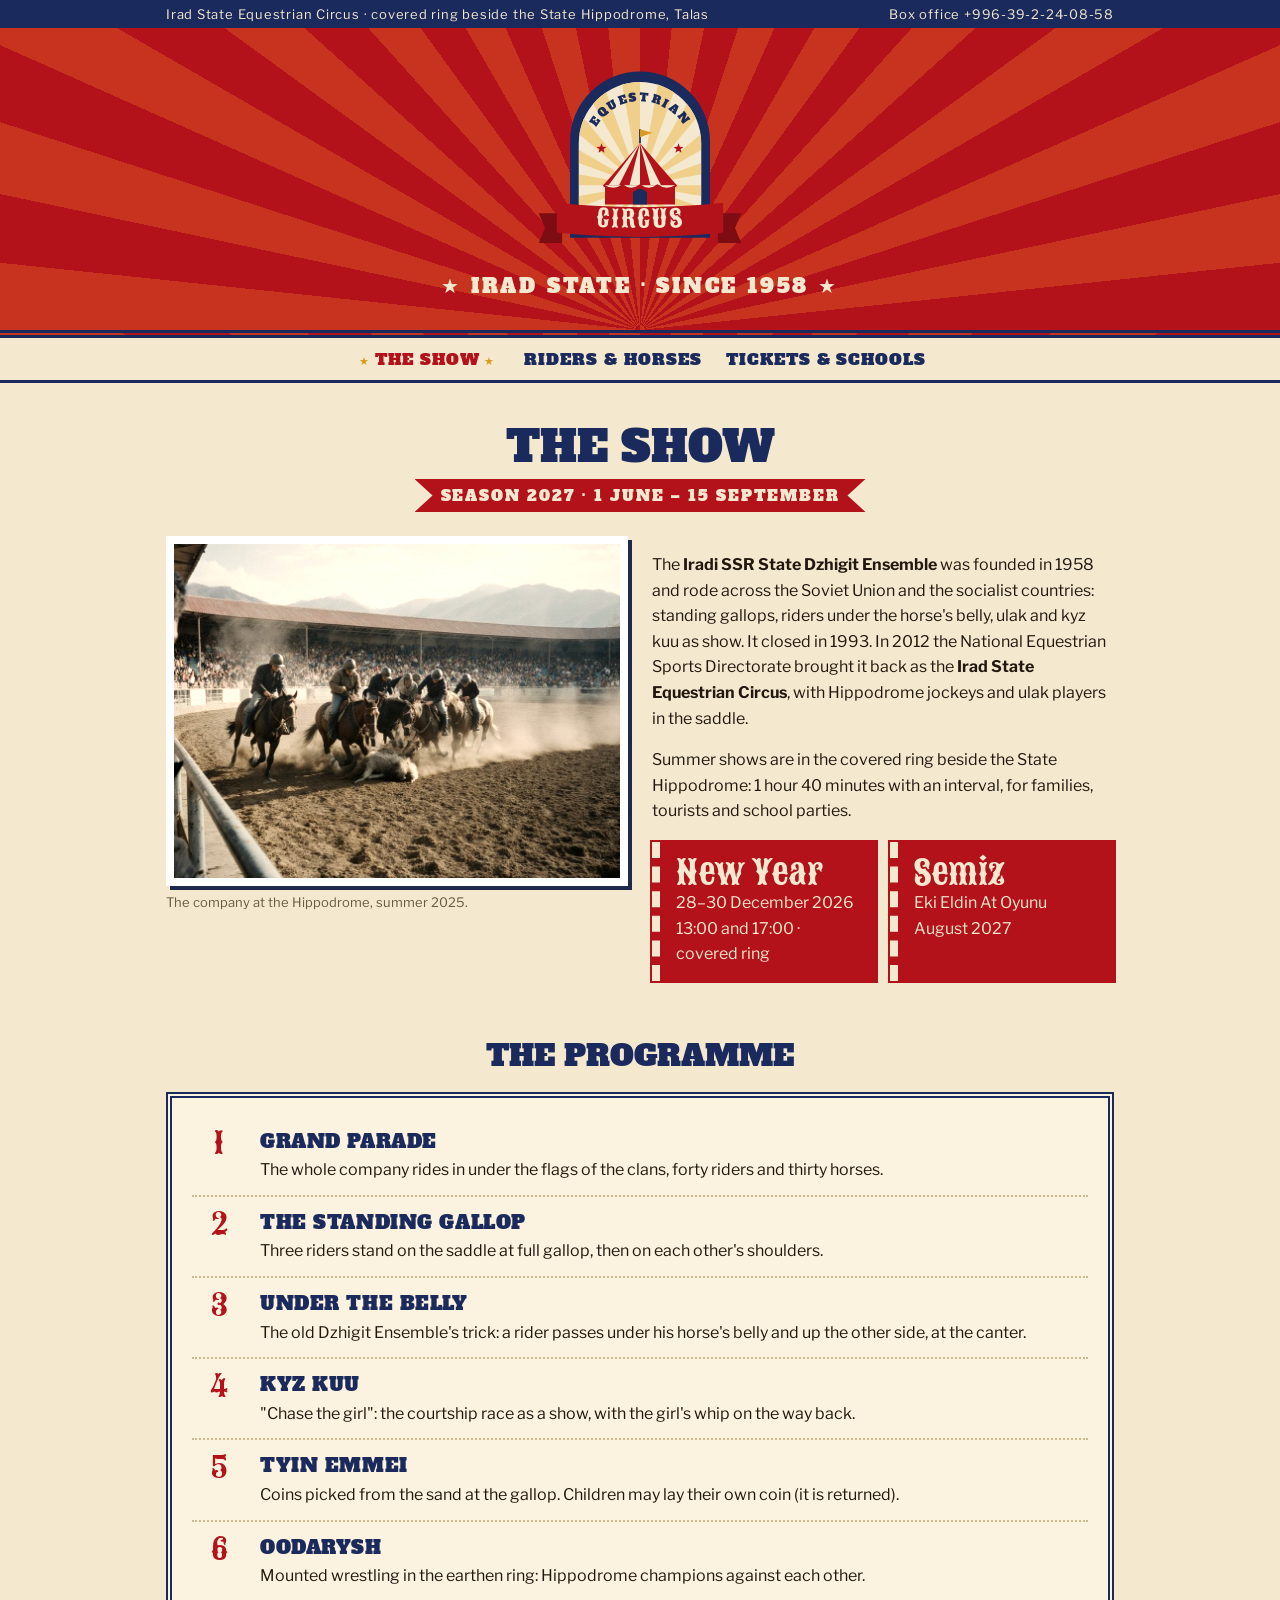
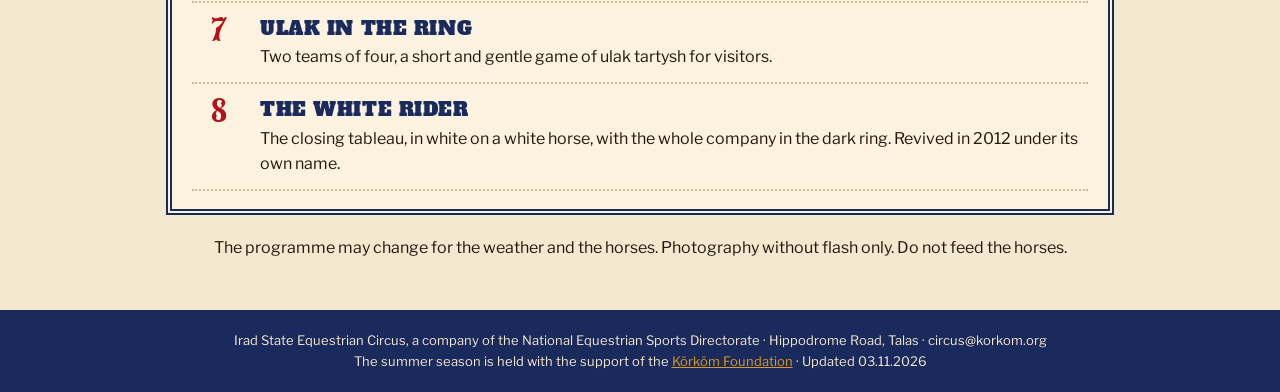
==== index.html @ f75b6ca3 "Initial mirror import" ====
<!DOCTYPE html>
<html lang="en">
<head>
<meta charset="utf-8">
<meta name="viewport" content="width=device-width, initial-scale=1">
<title>Irad State Equestrian Circus</title>
<meta name="description" content="The Irad State Equestrian Circus, Talas: trick riding, kyz kuu, oodarysh and the White Rider tableau. Season 1 June - 15 September.">
<link rel="canonical" href="https://circus.korkom.org/">
<meta property="og:type" content="website">
<meta property="og:title" content="Irad State Equestrian Circus">
<meta property="og:description" content="The Irad State Equestrian Circus, Talas: trick riding, kyz kuu, oodarysh and the White Rider tableau. Season 1 June - 15 September.">
<meta property="og:url" content="https://circus.korkom.org/">
<meta property="og:image" content="https://circus.korkom.org/img/og-image.jpg">
<meta name="twitter:card" content="summary_large_image">
<link rel="icon" href="favicon.svg" type="image/svg+xml">
<link rel="preconnect" href="https://fonts.googleapis.com">
<link href="https://fonts.googleapis.com/css2?family=Sancreek&family=Alfa+Slab+One&family=Libre+Franklin:wght@400;600&display=swap" rel="stylesheet">
<link rel="stylesheet" href="css/site.css">
</head>
<body>
<div class="top"><div class="w"><span>Irad State Equestrian Circus · covered ring beside the State Hippodrome, Talas</span><span>Box office +996-39-2-24-08-58</span></div></div>
<div class="sun"><a class="mk" href="index.html"><svg xmlns="http://www.w3.org/2000/svg" viewBox="0 0 240 240" width="210" height="210" role="img" aria-label="Irad State Equestrian Circus"><path d="M40 210 L40 100 A80 80 0 0 1 200 100 L200 210 Z" fill="#1b2a5c"/><path d="M50 202 L50 102 A70 70 0 0 1 190 102 L190 202 Z" fill="#f4e9cf"/><clipPath id="cbc"><path d="M50 202 L50 102 A70 70 0 0 1 190 102 L190 202 Z"/></clipPath><g clip-path="url(#cbc)"><polygon points="120,150 280.00,150.00 277.57,177.78" fill="#f0cf8a"/><polygon points="120,150 270.35,204.72 258.56,230.00" fill="#f0cf8a"/><polygon points="120,150 242.57,252.85 222.85,272.57" fill="#f0cf8a"/><polygon points="120,150 200.00,288.56 174.72,300.35" fill="#f0cf8a"/><polygon points="120,150 147.78,307.57 120.00,310.00" fill="#f0cf8a"/><polygon points="120,150 92.22,307.57 65.28,300.35" fill="#f0cf8a"/><polygon points="120,150 40.00,288.56 17.15,272.57" fill="#f0cf8a"/><polygon points="120,150 -2.57,252.85 -18.56,230.00" fill="#f0cf8a"/><polygon points="120,150 -30.35,204.72 -37.57,177.78" fill="#f0cf8a"/><polygon points="120,150 -40.00,150.00 -37.57,122.22" fill="#f0cf8a"/><polygon points="120,150 -30.35,95.28 -18.56,70.00" fill="#f0cf8a"/><polygon points="120,150 -2.57,47.15 17.15,27.43" fill="#f0cf8a"/><polygon points="120,150 40.00,11.44 65.28,-0.35" fill="#f0cf8a"/><polygon points="120,150 92.22,-7.57 120.00,-10.00" fill="#f0cf8a"/><polygon points="120,150 147.78,-7.57 174.72,-0.35" fill="#f0cf8a"/><polygon points="120,150 200.00,11.44 222.85,27.43" fill="#f0cf8a"/><polygon points="120,150 242.57,47.15 258.56,70.00" fill="#f0cf8a"/><polygon points="120,150 270.35,95.28 277.57,122.22" fill="#f0cf8a"/></g><path d="M78 150 L120 102 L162 150 Z" fill="#b3121b"/><path d="M120 102 L84 150 L96 150 Z" fill="#f4e9cf"/><path d="M120 102 L108 150 L120 150 Z" fill="#f4e9cf"/><path d="M120 102 L132 150 L144 150 Z" fill="#f4e9cf"/><rect x="80" y="150" width="80" height="22" fill="#b3121b"/><path d="M112 172 L112 158 Q120 150 128 158 L128 172 Z" fill="#1b2a5c"/><path d="M78 150 Q90 158 100 150 Q110 158 120 150 Q130 158 140 150 Q150 158 162 150" fill="#f4e9cf" stroke="#b3121b" stroke-width="2"/><line x1="120" y1="102" x2="120" y2="86" stroke="#1b2a5c" stroke-width="2"/><path d="M120 86 L134 90 L120 95 Z" fill="#d99a1e"/><polygon points="76.00,102.00 77.48,105.96 81.71,106.15 78.40,108.78 79.53,112.85 76.00,110.52 72.47,112.85 73.60,108.78 70.29,106.15 74.52,105.96" fill="#b3121b"/><polygon points="164.00,102.00 165.48,105.96 169.71,106.15 166.40,108.78 167.53,112.85 164.00,110.52 160.47,112.85 161.60,108.78 158.29,106.15 162.52,105.96" fill="#b3121b"/><path id="cba" d="M62 112 A58 58 0 0 1 178 112" fill="none"/><text font-family="Alfa Slab One,Georgia,serif" font-size="13" fill="#1b2a5c" letter-spacing="2.5"><textPath href="#cba" startOffset="50%" text-anchor="middle">EQUESTRIAN</textPath></text><path d="M4.300000000000001 181.9 L31 181.9 L31 215.9 L4.300000000000001 215.9 L11.415 198.9 Z" fill="#7d0c13"/><path d="M235.7 181.9 L209 181.9 L209 215.9 L235.7 215.9 L228.585 198.9 Z" fill="#7d0c13"/><path d="M25 170 Q120 180 215 170 L215 204 Q120 214 25 204 Z" fill="#b3121b"/><path id="cbr" d="M25 193.12 Q120 203.12 215 193.12" fill="none"/><text font-family="Sancreek,Georgia,serif" font-size="28" fill="#f4e9cf" letter-spacing="1.5"><textPath href="#cbr" startOffset="50%" text-anchor="middle">CIRCUS</textPath></text></svg></a><div class="t">Irad State Equestrian Circus</div><div class="s">★ Irad State · since 1958 ★</div></div>
<nav class="m"><a href="index.html" class="on">The Show</a><a href="riders.html">Riders &amp; Horses</a><a href="tickets.html">Tickets &amp; Schools</a></nav>
<main class="w"><h1>The Show</h1><span class="rib">Season 2027 · 1 June – 15 September</span>
<div class="two"><div><img class="photo" src="img/ring.jpg" alt="Riders in the Hippodrome ring"><div class="cap">The company at the Hippodrome, summer 2025.</div></div>
<div><p>The <b>Iradi SSR State Dzhigit Ensemble</b> was founded in 1958 and rode across the Soviet Union and the socialist countries: standing gallops, riders under the horse's belly, ulak and kyz kuu as show. It closed in 1993. In 2012 the National Equestrian Sports Directorate brought it back as the <b>Irad State Equestrian Circus</b>, with Hippodrome jockeys and ulak players in the saddle.</p>
<p>Summer shows are in the covered ring beside the State Hippodrome: 1 hour 40 minutes with an interval, for families, tourists and school parties.</p>
<div class="stub"><div><b>New Year</b>28–30 December 2026<br>13:00 and 17:00 · covered ring</div><div><b>Semiz</b>Eki Eldin At Oyunu<br>August 2027</div></div></div></div>
<h2>The Programme</h2><div class="bill"><ul class="acts"><li><div><b>Grand Parade</b><p>The whole company rides in under the flags of the clans, forty riders and thirty horses.</p></div></li><li><div><b>The Standing Gallop</b><p>Three riders stand on the saddle at full gallop, then on each other&#x27;s shoulders.</p></div></li><li><div><b>Under the Belly</b><p>The old Dzhigit Ensemble&#x27;s trick: a rider passes under his horse&#x27;s belly and up the other side, at the canter.</p></div></li><li><div><b>Kyz Kuu</b><p>&quot;Chase the girl&quot;: the courtship race as a show, with the girl&#x27;s whip on the way back.</p></div></li><li><div><b>Tyin Emmei</b><p>Coins picked from the sand at the gallop. Children may lay their own coin (it is returned).</p></div></li><li><div><b>Oodarysh</b><p>Mounted wrestling in the earthen ring: Hippodrome champions against each other.</p></div></li><li><div><b>Ulak in the Ring</b><p>Two teams of four, a short and gentle game of ulak tartysh for visitors.</p></div></li><li><div><b>The White Rider</b><p>The closing tableau, in white on a white horse, with the whole company in the dark ring. Revived in 2012 under its own name.</p></div></li></ul></div>
<p style="text-align:center">The programme may change for the weather and the horses. Photography without flash only. Do not feed the horses.</p></main>
<footer><div class="w">Irad State Equestrian Circus, a company of the National Equestrian Sports Directorate · Hippodrome Road, Talas · circus@korkom.org<br>
The summer season is held with the support of the <a href="https://korkom.org/">Körköm Foundation</a> · Updated 03.11.2026</div></footer>
<script></script>
</body>
</html>
---- css/site.css ----
:root{--paper:#f4e9cf;--red:#b3121b;--navy:#1b2a5c;--gold:#d99a1e;--ink:#22180f;
--wood:'Sancreek',Georgia,serif;--slab:'Alfa Slab One',Georgia,serif;--body:'Libre Franklin',Arial,sans-serif}
*{box-sizing:border-box}
body{margin:0;background:var(--paper);color:var(--ink);font:16px/1.6 var(--body)}
a{color:var(--red)}
a:focus-visible,button:focus-visible,input:focus-visible,select:focus-visible{outline:3px solid var(--gold);outline-offset:2px}
.w{max-width:980px;margin:0 auto;padding-left:max(16px,env(safe-area-inset-left,0px));padding-right:max(16px,env(safe-area-inset-right,0px))}
.top{background:var(--navy);color:var(--paper);font:13px var(--body);letter-spacing:.06em}
.top .w{display:flex;justify-content:space-between;gap:10px;flex-wrap:wrap;padding-block:6px}
.top a{color:var(--paper)}
.sun{background:repeating-conic-gradient(from 0deg at 50% 100%,var(--red) 0 6deg,#c8331f 6deg 12deg);color:var(--paper);text-align:center;padding:26px 0 30px;border-bottom:8px double var(--navy)}
.sun .mk{display:inline-block;line-height:0;margin-bottom:-18px}
.sun .t{position:absolute;width:1px;height:1px;overflow:hidden;clip:rect(0 0 0 0)}
.sun .s{font:400 clamp(14px,2.4vw,20px) var(--slab);letter-spacing:.14em;text-transform:uppercase}
nav.m{background:var(--paper);border-bottom:3px solid var(--navy);display:flex;flex-wrap:wrap;justify-content:center;gap:6px 0;padding:10px 8px}
nav.m a{font:400 16px var(--slab);color:var(--navy);text-decoration:none;margin:0 12px;text-transform:uppercase;letter-spacing:.06em;white-space:nowrap}
nav.m a.on{color:var(--red)}
nav.m a.on::before,nav.m a.on::after{content:"★";font-size:11px;margin:0 5px;color:var(--gold)}
h1,h2{font:400 clamp(28px,5vw,44px)/1.1 var(--slab);color:var(--navy);text-align:center;margin:40px 0 8px;text-transform:uppercase}
h2{font-size:clamp(22px,3.6vw,30px)}
.rib{display:block;width:max-content;max-width:100%;margin:0 auto 24px;background:var(--red);color:var(--paper);font:400 15px var(--slab);letter-spacing:.12em;text-transform:uppercase;padding:6px 26px;clip-path:polygon(0 0,100% 0,96% 50%,100% 100%,0 100%,4% 50%)}
.bill{border:6px double var(--navy);background:#fbf3df;padding:18px 20px;margin:20px 0}
.acts{list-style:none;padding:0;margin:0;counter-reset:a}
.acts li{display:grid;grid-template-columns:54px minmax(0,1fr);gap:14px;padding:12px 0;border-bottom:2px dotted #c9b98f}
.acts li::before{counter-increment:a;content:counter(a);font:400 30px/1 var(--wood);color:var(--red);text-align:center}
.acts b{font:400 19px var(--slab);color:var(--navy);text-transform:uppercase;letter-spacing:.03em}
.acts p{margin:2px 0 0}
.two{display:grid;grid-template-columns:repeat(auto-fit,minmax(280px,1fr));gap:24px}
.photo{border:8px solid #fff;box-shadow:4px 4px 0 var(--navy);width:100%;display:block;filter:sepia(.25) contrast(1.05)}
.cap{font-size:13px;color:#6a5a40;margin-top:6px}
.stub{display:grid;grid-template-columns:repeat(auto-fit,minmax(200px,1fr));gap:14px;margin:18px 0}
.stub div{background:var(--red);color:var(--paper);padding:14px 16px;border-left:8px dashed var(--paper);outline:2px solid var(--red)}
.stub b{display:block;font:400 34px/1 var(--wood)}
.horses{display:grid;grid-template-columns:repeat(auto-fit,minmax(210px,1fr));gap:20px}
.horses div{background:#fbf3df;border:3px solid var(--navy);padding:14px}
.horses b{font:400 22px var(--wood);color:var(--red)}
.horses small{display:block;font:400 12px var(--slab);letter-spacing:.1em;color:var(--navy);text-transform:uppercase}
form.f{display:grid;gap:12px;max-width:520px;margin:0 auto}
form.f label{display:grid;gap:3px;font:400 14px var(--slab);color:var(--navy);text-transform:uppercase;letter-spacing:.05em}
form.f input,form.f select,form.f textarea{font:15px var(--body);padding:8px;border:2px solid var(--navy);background:#fffaf0;color:var(--ink)}
.btn{font:400 18px var(--slab);background:var(--red);color:var(--paper);border:0;padding:10px 24px;cursor:pointer;text-transform:uppercase;letter-spacing:.08em;box-shadow:4px 4px 0 var(--navy)}
.ok{text-align:center;font:400 18px var(--slab);color:var(--red)}
.scroll{overflow-x:auto}
table.p{border-collapse:collapse;width:100%;font-variant-numeric:tabular-nums}
table.p td,table.p th{border:2px solid var(--navy);padding:8px 10px;text-align:left}
table.p th{background:var(--navy);color:var(--paper);font:400 14px var(--slab);text-transform:uppercase;letter-spacing:.06em}
footer{margin-top:50px;background:var(--navy);color:var(--paper);font-size:13px;padding-block:20px calc(20px + env(safe-area-inset-bottom,0px));text-align:center}
footer a{color:var(--gold)}
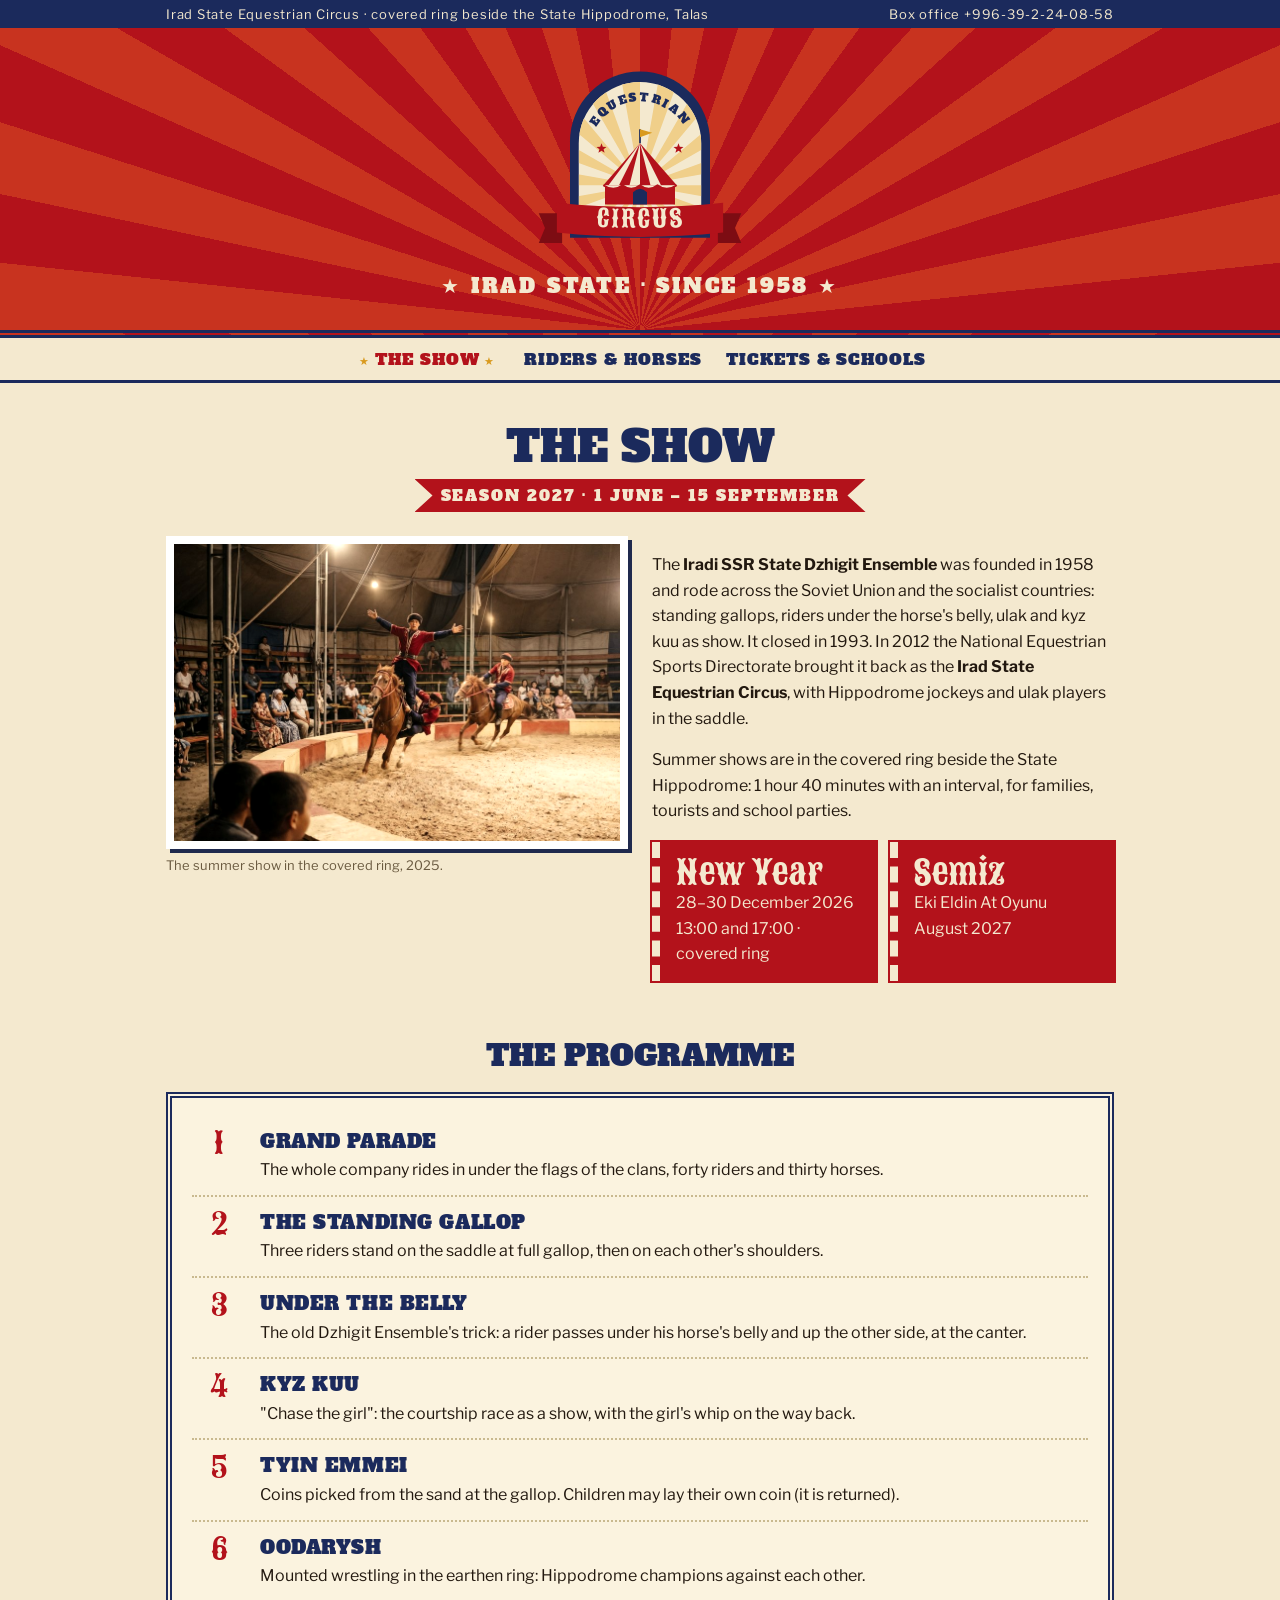
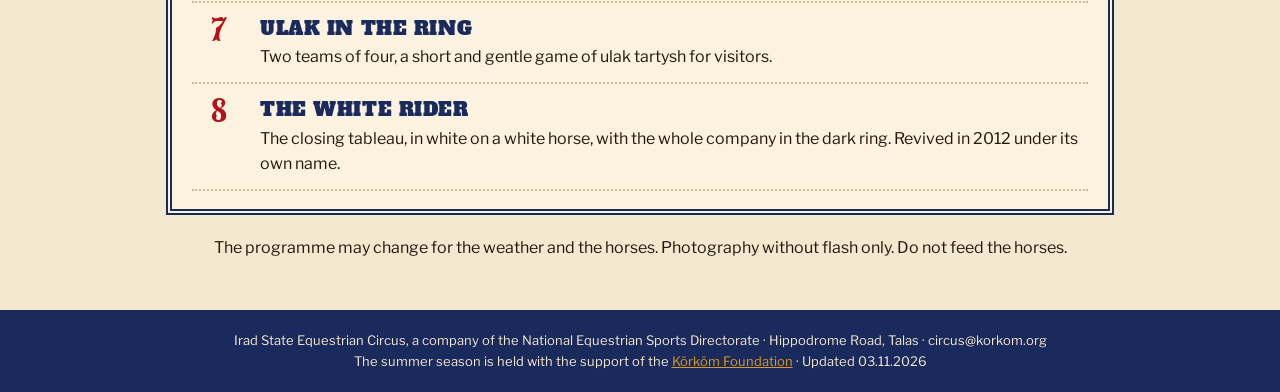
==== commit 4259a49c: "Add photos" ====
--- a/index.html
+++ b/index.html
@@ -22,7 +22,7 @@
 <div class="sun"><a class="mk" href="index.html"><svg xmlns="http://www.w3.org/2000/svg" viewBox="0 0 240 240" width="210" height="210" role="img" aria-label="Irad State Equestrian Circus"><path d="M40 210 L40 100 A80 80 0 0 1 200 100 L200 210 Z" fill="#1b2a5c"/><path d="M50 202 L50 102 A70 70 0 0 1 190 102 L190 202 Z" fill="#f4e9cf"/><clipPath id="cbc"><path d="M50 202 L50 102 A70 70 0 0 1 190 102 L190 202 Z"/></clipPath><g clip-path="url(#cbc)"><polygon points="120,150 280.00,150.00 277.57,177.78" fill="#f0cf8a"/><polygon points="120,150 270.35,204.72 258.56,230.00" fill="#f0cf8a"/><polygon points="120,150 242.57,252.85 222.85,272.57" fill="#f0cf8a"/><polygon points="120,150 200.00,288.56 174.72,300.35" fill="#f0cf8a"/><polygon points="120,150 147.78,307.57 120.00,310.00" fill="#f0cf8a"/><polygon points="120,150 92.22,307.57 65.28,300.35" fill="#f0cf8a"/><polygon points="120,150 40.00,288.56 17.15,272.57" fill="#f0cf8a"/><polygon points="120,150 -2.57,252.85 -18.56,230.00" fill="#f0cf8a"/><polygon points="120,150 -30.35,204.72 -37.57,177.78" fill="#f0cf8a"/><polygon points="120,150 -40.00,150.00 -37.57,122.22" fill="#f0cf8a"/><polygon points="120,150 -30.35,95.28 -18.56,70.00" fill="#f0cf8a"/><polygon points="120,150 -2.57,47.15 17.15,27.43" fill="#f0cf8a"/><polygon points="120,150 40.00,11.44 65.28,-0.35" fill="#f0cf8a"/><polygon points="120,150 92.22,-7.57 120.00,-10.00" fill="#f0cf8a"/><polygon points="120,150 147.78,-7.57 174.72,-0.35" fill="#f0cf8a"/><polygon points="120,150 200.00,11.44 222.85,27.43" fill="#f0cf8a"/><polygon points="120,150 242.57,47.15 258.56,70.00" fill="#f0cf8a"/><polygon points="120,150 270.35,95.28 277.57,122.22" fill="#f0cf8a"/></g><path d="M78 150 L120 102 L162 150 Z" fill="#b3121b"/><path d="M120 102 L84 150 L96 150 Z" fill="#f4e9cf"/><path d="M120 102 L108 150 L120 150 Z" fill="#f4e9cf"/><path d="M120 102 L132 150 L144 150 Z" fill="#f4e9cf"/><rect x="80" y="150" width="80" height="22" fill="#b3121b"/><path d="M112 172 L112 158 Q120 150 128 158 L128 172 Z" fill="#1b2a5c"/><path d="M78 150 Q90 158 100 150 Q110 158 120 150 Q130 158 140 150 Q150 158 162 150" fill="#f4e9cf" stroke="#b3121b" stroke-width="2"/><line x1="120" y1="102" x2="120" y2="86" stroke="#1b2a5c" stroke-width="2"/><path d="M120 86 L134 90 L120 95 Z" fill="#d99a1e"/><polygon points="76.00,102.00 77.48,105.96 81.71,106.15 78.40,108.78 79.53,112.85 76.00,110.52 72.47,112.85 73.60,108.78 70.29,106.15 74.52,105.96" fill="#b3121b"/><polygon points="164.00,102.00 165.48,105.96 169.71,106.15 166.40,108.78 167.53,112.85 164.00,110.52 160.47,112.85 161.60,108.78 158.29,106.15 162.52,105.96" fill="#b3121b"/><path id="cba" d="M62 112 A58 58 0 0 1 178 112" fill="none"/><text font-family="Alfa Slab One,Georgia,serif" font-size="13" fill="#1b2a5c" letter-spacing="2.5"><textPath href="#cba" startOffset="50%" text-anchor="middle">EQUESTRIAN</textPath></text><path d="M4.300000000000001 181.9 L31 181.9 L31 215.9 L4.300000000000001 215.9 L11.415 198.9 Z" fill="#7d0c13"/><path d="M235.7 181.9 L209 181.9 L209 215.9 L235.7 215.9 L228.585 198.9 Z" fill="#7d0c13"/><path d="M25 170 Q120 180 215 170 L215 204 Q120 214 25 204 Z" fill="#b3121b"/><path id="cbr" d="M25 193.12 Q120 203.12 215 193.12" fill="none"/><text font-family="Sancreek,Georgia,serif" font-size="28" fill="#f4e9cf" letter-spacing="1.5"><textPath href="#cbr" startOffset="50%" text-anchor="middle">CIRCUS</textPath></text></svg></a><div class="t">Irad State Equestrian Circus</div><div class="s">★ Irad State · since 1958 ★</div></div>
 <nav class="m"><a href="index.html" class="on">The Show</a><a href="riders.html">Riders &amp; Horses</a><a href="tickets.html">Tickets &amp; Schools</a></nav>
 <main class="w"><h1>The Show</h1><span class="rib">Season 2027 · 1 June – 15 September</span>
-<div class="two"><div><img class="photo" src="img/ring.jpg" alt="Riders in the Hippodrome ring"><div class="cap">The company at the Hippodrome, summer 2025.</div></div>
+<div class="two"><div><img class="photo" src="img/show.jpg" alt="Dzhigit riders standing on their saddles in the ring"><div class="cap">The summer show in the covered ring, 2025.</div></div>
 <div><p>The <b>Iradi SSR State Dzhigit Ensemble</b> was founded in 1958 and rode across the Soviet Union and the socialist countries: standing gallops, riders under the horse's belly, ulak and kyz kuu as show. It closed in 1993. In 2012 the National Equestrian Sports Directorate brought it back as the <b>Irad State Equestrian Circus</b>, with Hippodrome jockeys and ulak players in the saddle.</p>
 <p>Summer shows are in the covered ring beside the State Hippodrome: 1 hour 40 minutes with an interval, for families, tourists and school parties.</p>
 <div class="stub"><div><b>New Year</b>28–30 December 2026<br>13:00 and 17:00 · covered ring</div><div><b>Semiz</b>Eki Eldin At Oyunu<br>August 2027</div></div></div></div>
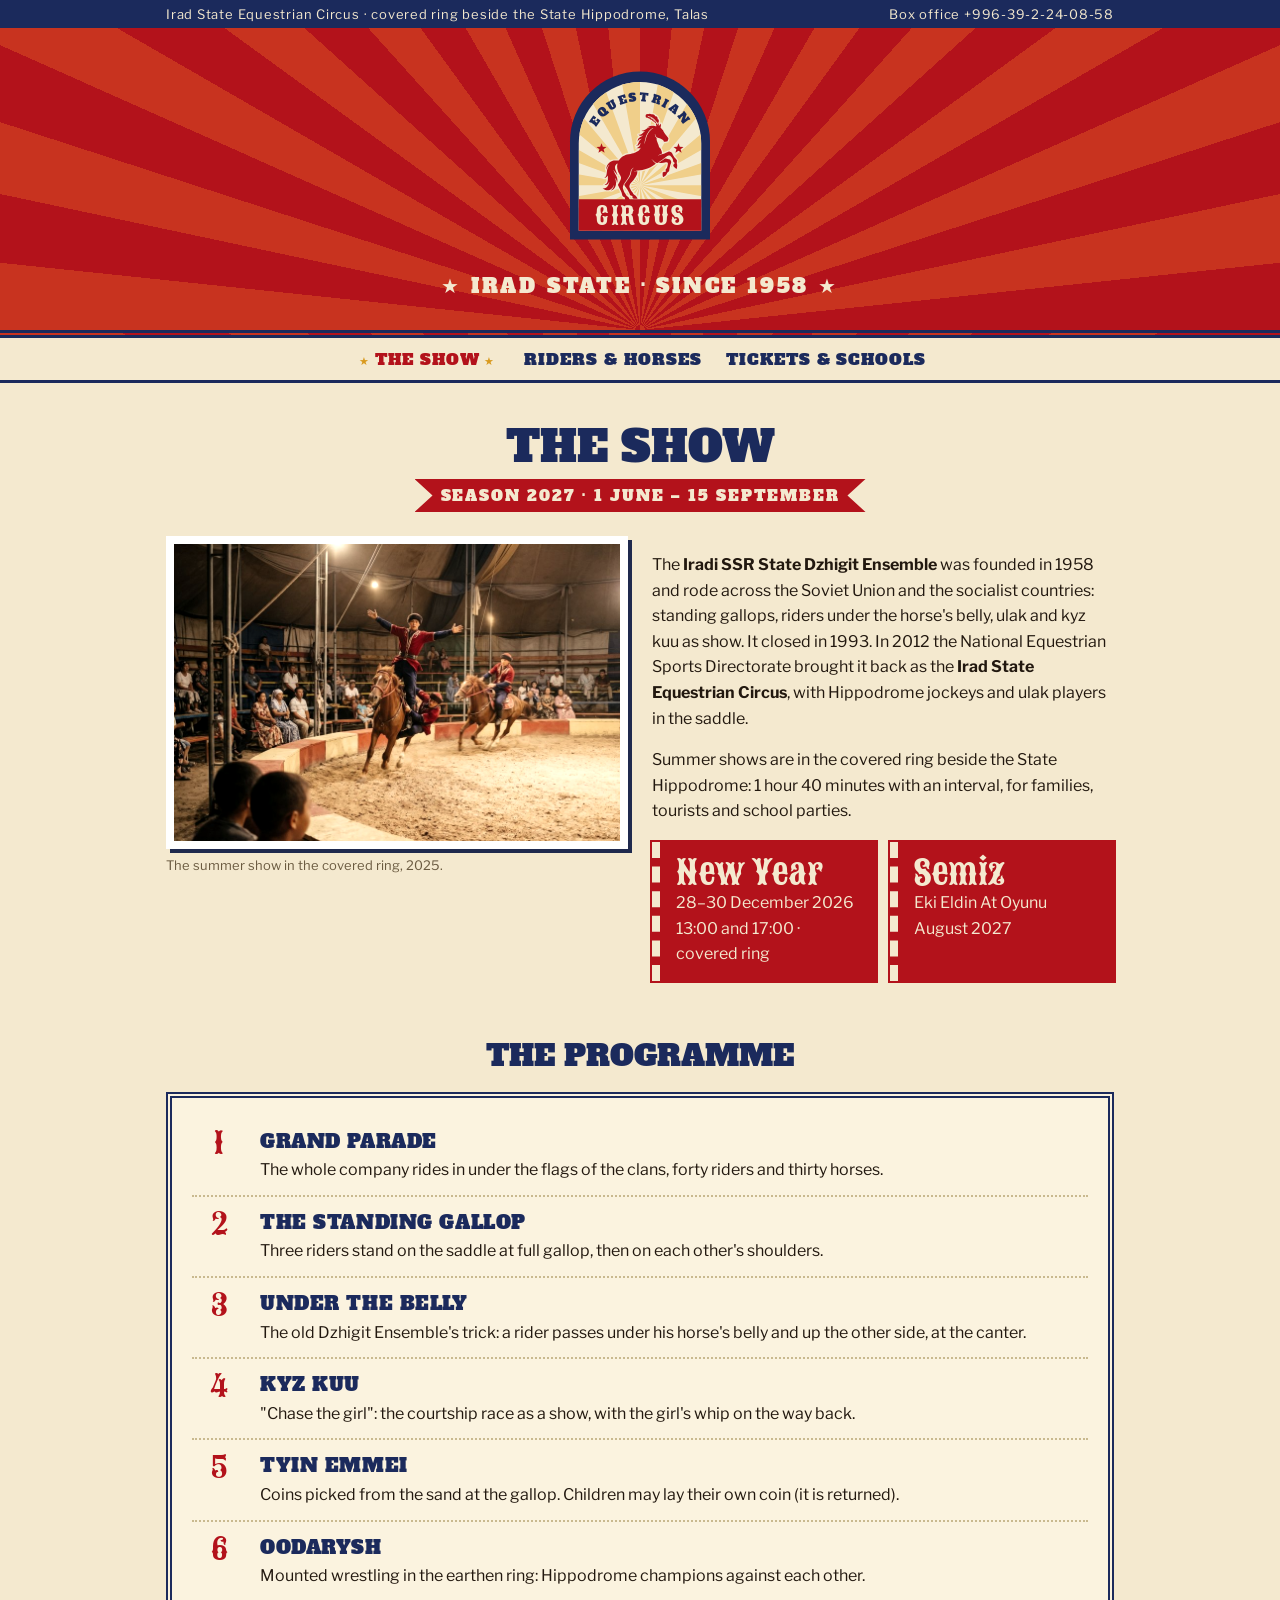
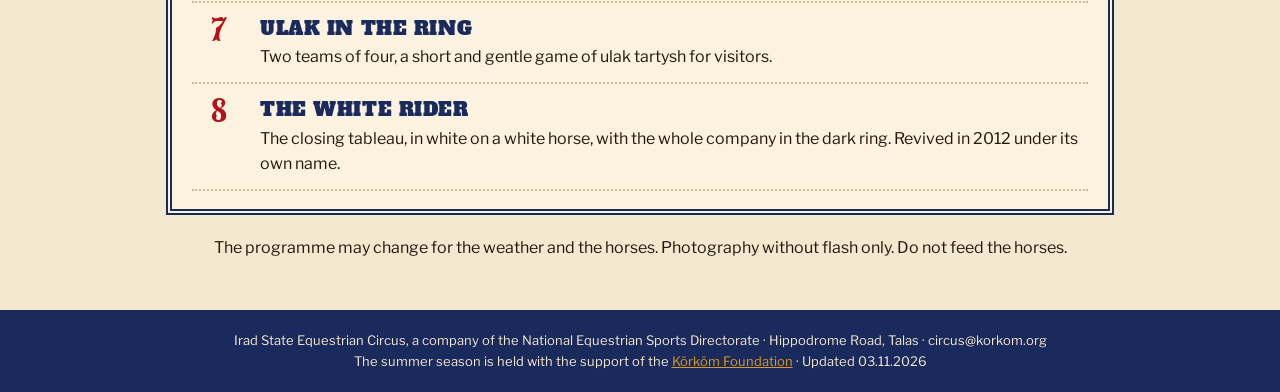
==== commit 6d1c998c: "New logo" ====
--- a/index.html
+++ b/index.html
@@ -19,7 +19,7 @@
 </head>
 <body>
 <div class="top"><div class="w"><span>Irad State Equestrian Circus · covered ring beside the State Hippodrome, Talas</span><span>Box office +996-39-2-24-08-58</span></div></div>
-<div class="sun"><a class="mk" href="index.html"><svg xmlns="http://www.w3.org/2000/svg" viewBox="0 0 240 240" width="210" height="210" role="img" aria-label="Irad State Equestrian Circus"><path d="M40 210 L40 100 A80 80 0 0 1 200 100 L200 210 Z" fill="#1b2a5c"/><path d="M50 202 L50 102 A70 70 0 0 1 190 102 L190 202 Z" fill="#f4e9cf"/><clipPath id="cbc"><path d="M50 202 L50 102 A70 70 0 0 1 190 102 L190 202 Z"/></clipPath><g clip-path="url(#cbc)"><polygon points="120,150 280.00,150.00 277.57,177.78" fill="#f0cf8a"/><polygon points="120,150 270.35,204.72 258.56,230.00" fill="#f0cf8a"/><polygon points="120,150 242.57,252.85 222.85,272.57" fill="#f0cf8a"/><polygon points="120,150 200.00,288.56 174.72,300.35" fill="#f0cf8a"/><polygon points="120,150 147.78,307.57 120.00,310.00" fill="#f0cf8a"/><polygon points="120,150 92.22,307.57 65.28,300.35" fill="#f0cf8a"/><polygon points="120,150 40.00,288.56 17.15,272.57" fill="#f0cf8a"/><polygon points="120,150 -2.57,252.85 -18.56,230.00" fill="#f0cf8a"/><polygon points="120,150 -30.35,204.72 -37.57,177.78" fill="#f0cf8a"/><polygon points="120,150 -40.00,150.00 -37.57,122.22" fill="#f0cf8a"/><polygon points="120,150 -30.35,95.28 -18.56,70.00" fill="#f0cf8a"/><polygon points="120,150 -2.57,47.15 17.15,27.43" fill="#f0cf8a"/><polygon points="120,150 40.00,11.44 65.28,-0.35" fill="#f0cf8a"/><polygon points="120,150 92.22,-7.57 120.00,-10.00" fill="#f0cf8a"/><polygon points="120,150 147.78,-7.57 174.72,-0.35" fill="#f0cf8a"/><polygon points="120,150 200.00,11.44 222.85,27.43" fill="#f0cf8a"/><polygon points="120,150 242.57,47.15 258.56,70.00" fill="#f0cf8a"/><polygon points="120,150 270.35,95.28 277.57,122.22" fill="#f0cf8a"/></g><path d="M78 150 L120 102 L162 150 Z" fill="#b3121b"/><path d="M120 102 L84 150 L96 150 Z" fill="#f4e9cf"/><path d="M120 102 L108 150 L120 150 Z" fill="#f4e9cf"/><path d="M120 102 L132 150 L144 150 Z" fill="#f4e9cf"/><rect x="80" y="150" width="80" height="22" fill="#b3121b"/><path d="M112 172 L112 158 Q120 150 128 158 L128 172 Z" fill="#1b2a5c"/><path d="M78 150 Q90 158 100 150 Q110 158 120 150 Q130 158 140 150 Q150 158 162 150" fill="#f4e9cf" stroke="#b3121b" stroke-width="2"/><line x1="120" y1="102" x2="120" y2="86" stroke="#1b2a5c" stroke-width="2"/><path d="M120 86 L134 90 L120 95 Z" fill="#d99a1e"/><polygon points="76.00,102.00 77.48,105.96 81.71,106.15 78.40,108.78 79.53,112.85 76.00,110.52 72.47,112.85 73.60,108.78 70.29,106.15 74.52,105.96" fill="#b3121b"/><polygon points="164.00,102.00 165.48,105.96 169.71,106.15 166.40,108.78 167.53,112.85 164.00,110.52 160.47,112.85 161.60,108.78 158.29,106.15 162.52,105.96" fill="#b3121b"/><path id="cba" d="M62 112 A58 58 0 0 1 178 112" fill="none"/><text font-family="Alfa Slab One,Georgia,serif" font-size="13" fill="#1b2a5c" letter-spacing="2.5"><textPath href="#cba" startOffset="50%" text-anchor="middle">EQUESTRIAN</textPath></text><path d="M4.300000000000001 181.9 L31 181.9 L31 215.9 L4.300000000000001 215.9 L11.415 198.9 Z" fill="#7d0c13"/><path d="M235.7 181.9 L209 181.9 L209 215.9 L235.7 215.9 L228.585 198.9 Z" fill="#7d0c13"/><path d="M25 170 Q120 180 215 170 L215 204 Q120 214 25 204 Z" fill="#b3121b"/><path id="cbr" d="M25 193.12 Q120 203.12 215 193.12" fill="none"/><text font-family="Sancreek,Georgia,serif" font-size="28" fill="#f4e9cf" letter-spacing="1.5"><textPath href="#cbr" startOffset="50%" text-anchor="middle">CIRCUS</textPath></text></svg></a><div class="t">Irad State Equestrian Circus</div><div class="s">★ Irad State · since 1958 ★</div></div>
+<div class="sun"><a class="mk" href="index.html"><svg xmlns="http://www.w3.org/2000/svg" viewBox="0 0 240 240" width="210" height="210" role="img" aria-label="Irad State Equestrian Circus"><path d="M40 212 L40 100 A80 80 0 0 1 200 100 L200 212 Z" fill="#1b2a5c"/><path d="M50 202 L50 102 A70 70 0 0 1 190 102 L190 202 Z" fill="#f4e9cf"/><clipPath id="cbc"><path d="M50 202 L50 102 A70 70 0 0 1 190 102 L190 202 Z"/></clipPath><g clip-path="url(#cbc)"><polygon points="120,150 280.00,150.00 277.57,177.78" fill="#f0cf8a"/><polygon points="120,150 270.35,204.72 258.56,230.00" fill="#f0cf8a"/><polygon points="120,150 242.57,252.85 222.85,272.57" fill="#f0cf8a"/><polygon points="120,150 200.00,288.56 174.72,300.35" fill="#f0cf8a"/><polygon points="120,150 147.78,307.57 120.00,310.00" fill="#f0cf8a"/><polygon points="120,150 92.22,307.57 65.28,300.35" fill="#f0cf8a"/><polygon points="120,150 40.00,288.56 17.15,272.57" fill="#f0cf8a"/><polygon points="120,150 -2.57,252.85 -18.56,230.00" fill="#f0cf8a"/><polygon points="120,150 -30.35,204.72 -37.57,177.78" fill="#f0cf8a"/><polygon points="120,150 -40.00,150.00 -37.57,122.22" fill="#f0cf8a"/><polygon points="120,150 -30.35,95.28 -18.56,70.00" fill="#f0cf8a"/><polygon points="120,150 -2.57,47.15 17.15,27.43" fill="#f0cf8a"/><polygon points="120,150 40.00,11.44 65.28,-0.35" fill="#f0cf8a"/><polygon points="120,150 92.22,-7.57 120.00,-10.00" fill="#f0cf8a"/><polygon points="120,150 147.78,-7.57 174.72,-0.35" fill="#f0cf8a"/><polygon points="120,150 200.00,11.44 222.85,27.43" fill="#f0cf8a"/><polygon points="120,150 242.57,47.15 258.56,70.00" fill="#f0cf8a"/><polygon points="120,150 270.35,95.28 277.57,122.22" fill="#f0cf8a"/></g><g transform="translate(77.4 79) scale(0.088)" fill="#f4e9cf" stroke="#f4e9cf" stroke-width="34" stroke-linejoin="round" fill-rule="evenodd"><path d="M351 1000C354 998 353 996 347 984C336 964 336 963 325 956C310 946 305 940 300 928C298 924 295 919 292 914C286 906 279 893 274 881C273 878 270 870 268 864C259 840 259 834 268 808C272 796 276 788 289 770C310 743 325 721 337 699C352 674 356 662 360 638C365 605 376 588 396 582C403 580 408 579 410 579C411 580 411 580 408 581C397 586 391 590 385 597C378 606 373 618 370 634C365 667 360 681 340 713C325 736 311 756 295 776C285 789 281 796 281 799C281 804 285 812 307 842C310 846 320 862 324 870C337 891 344 906 350 922C355 939 360 943 372 943C382 943 388 950 387 958C386 967 386 968 388 973C392 980 392 980 403 981C425 984 447 983 450 981C452 980 451 977 445 966C434 948 432 945 419 936C403 926 400 923 393 910C392 908 388 903 385 899C374 886 364 870 356 852C346 832 345 826 347 813C349 804 351 800 354 793C360 782 362 778 383 757C402 738 404 735 427 700C437 685 443 672 446 662C447 658 447 655 449 638C450 633 450 628 450 627C451 625 451 624 450 624C447 623 416 626 407 628C406 628 406 628 406 628C406 626 426 620 438 618C440 618 448 617 455 616C505 611 528 607 561 597C597 586 644 561 680 534C688 527 691 525 690 525C690 524 687 522 684 520C674 514 667 508 654 492C650 487 645 480 641 476C629 462 639 469 663 492C684 512 694 518 706 517C713 517 718 514 732 504C739 498 748 492 753 489C772 477 783 470 804 453C828 433 835 428 847 423C853 420 853 420 860 420C866 420 866 420 872 422C880 426 890 438 901 454C911 471 913 478 915 491C916 503 917 504 924 508C932 512 933 514 933 521C933 527 932 529 926 532C921 535 919 537 919 540C918 541 918 545 917 548C915 554 915 554 917 558C923 570 945 589 955 593C961 596 962 595 964 584C964 580 966 572 966 566C968 554 968 550 966 538C961 519 961 512 963 500C964 495 965 492 964 489C964 483 963 481 946 461C932 446 915 419 906 400C898 385 897 383 893 381C889 379 878 374 872 372C860 368 856 369 838 377C819 387 787 399 766 405C745 411 731 416 721 422C715 426 715 424 722 418C730 410 738 406 758 400C764 399 768 397 768 396C770 395 769 380 767 372C764 359 757 342 751 333C749 331 744 325 740 320C731 309 731 310 729 300C725 285 722 274 715 260C706 237 704 233 702 224C700 217 700 217 700 205L700 194L694 188C682 175 676 158 678 141C679 136 680 138 681 145C683 162 691 177 702 185C710 191 718 193 730 194L738 195L746 199C750 201 759 206 766 210C785 219 786 220 789 229C790 234 792 236 794 238C800 243 813 244 820 240C823 239 824 239 828 239C840 239 845 234 846 223C847 219 847 217 850 213C856 202 854 196 844 184C841 181 836 174 832 168C828 162 819 151 813 143C795 120 792 115 789 105C787 95 785 92 773 82C769 79 766 76 762 71C760 68 756 63 754 60C751 57 750 55 750 54C750 54 750 52 752 49C755 41 756 34 756 22C757 16 757 10 756 9C756 6 754 7 751 11C750 14 748 16 747 18C744 22 730 37 729 37C728 37 728 36 728 27C728 22 728 14 729 10C729 4 729 1 729 0C728 0 725 1 720 7C712 14 704 26 698 37C696 41 695 41 685 39C661 33 636 32 618 37C602 41 585 49 578 56C576 58 577 58 582 56C593 53 608 53 614 56C616 57 615 57 607 58C593 61 576 68 561 79C549 87 537 94 528 96C524 97 512 97 509 96C506 95 506 95 506 96C506 98 515 104 522 106C527 107 539 107 545 106C549 105 553 105 552 106C552 106 549 108 546 110C538 114 532 118 521 128C499 147 490 151 472 151C467 151 464 152 464 152C464 153 470 158 476 160C488 165 501 165 513 160C523 156 524 157 518 163C513 168 506 172 497 176C483 182 478 186 470 193C460 203 454 216 453 233C452 243 453 243 456 236C464 220 475 211 492 206C501 203 507 203 502 206C481 219 474 228 465 254C458 276 450 285 437 291C434 292 432 293 432 293C432 295 448 294 454 292C463 290 468 286 479 274C485 267 491 262 495 261C498 260 498 261 494 265C490 270 488 273 484 283C478 296 475 301 469 307C462 314 453 319 442 322C436 323 439 325 451 326C467 328 483 325 494 319C496 318 497 317 498 318C499 319 480 344 472 352C459 363 436 377 415 384C391 393 372 397 338 403C306 408 282 417 263 430C243 443 225 460 213 480C210 483 209 485 208 485C206 485 198 485 189 485C154 484 140 485 122 491C110 495 94 504 84 513C64 531 50 560 46 589C45 602 46 604 49 596C51 589 59 572 63 566C69 557 78 547 85 542C88 540 88 541 83 548C77 556 75 559 71 567C61 587 57 603 53 641C51 661 49 673 45 682C40 695 30 705 18 708C12 710 15 711 24 711C39 711 53 703 62 688C64 684 66 681 66 681C66 680 67 680 67 680C68 681 68 728 67 735C64 762 59 776 47 788C40 794 36 797 28 799C19 802 20 803 31 804C48 804 62 798 72 785C76 780 81 771 82 766C83 765 83 764 84 764C85 764 84 774 82 782C78 800 70 814 58 826C44 840 30 846 9 848C3 849 0 849 0 850C0 852 16 860 28 864C48 872 71 872 89 867C113 859 131 840 140 814C143 807 143 807 144 808C145 809 143 822 140 830C136 845 123 863 111 870C104 874 106 875 116 872C127 868 135 863 143 855C164 837 173 812 173 779C173 759 168 735 161 717C159 710 160 710 164 716C175 731 182 748 183 768C183 772 184 775 184 776C186 777 190 759 191 747C192 723 185 700 166 667C149 638 144 626 141 610C139 602 140 602 144 612C149 621 154 629 161 637C176 653 182 662 186 675C189 681 190 681 189 674C188 660 185 650 175 630C168 615 163 602 161 594C158 585 158 569 161 560C163 551 170 539 177 533C180 530 188 525 190 525C192 525 192 526 191 533C188 545 187 553 187 568C188 587 190 600 197 619C202 636 208 646 220 666C240 697 242 707 235 730C230 744 224 757 213 773C199 795 197 798 200 807C201 810 210 829 216 841C219 846 224 856 235 879C244 899 249 913 253 932C255 939 257 946 258 948C260 954 266 957 274 958C286 960 291 967 288 977C287 982 287 984 289 989C291 996 293 998 297 998C311 1000 348 1001 351 1000ZM794 697C817 680 822 675 827 666C837 649 842 642 850 636C861 628 863 624 864 610C868 581 876 546 884 527C885 525 886 521 888 518C891 509 891 503 884 488C880 479 878 476 874 473C870 470 867 469 856 468C847 466 816 460 812 459C809 458 808 459 803 463C791 473 781 480 766 490C745 503 728 516 728 518C728 520 778 516 806 511C832 506 840 507 844 515C846 519 846 519 846 528C846 540 844 550 839 565C834 579 831 585 825 593C816 603 815 607 818 614C819 620 819 623 817 627C814 633 811 634 799 633L794 632L791 635C789 636 786 638 784 639C779 641 779 642 778 653C776 673 780 694 785 700C787 702 788 702 794 697ZM536 272C537 272 538 267 540 262C544 247 548 231 551 217C557 188 563 167 574 146C583 128 589 118 602 102C615 88 636 72 652 64C659 61 660 61 654 65C634 78 620 91 606 109C586 134 568 174 559 212C557 222 550 243 547 252C543 262 535 277 536 272Z"/><path d="M700 46 L686 -6 L712 -8 Z M670 -26 a30 30 0 1 0 60 0 a30 30 0 1 0 -60 0Z M638 -56 a38 38 0 1 0 76 0 a38 38 0 1 0 -76 0Z M606 -78 a38 38 0 1 0 76 0 a38 38 0 1 0 -76 0Z M578 -90 a32 32 0 1 0 64 0 a32 32 0 1 0 -64 0Z M556 -94 a24 24 0 1 0 48 0 a24 24 0 1 0 -48 0Z" fill-rule="nonzero"/></g><rect x="50" y="166" width="140" height="36" fill="#b3121b"/><g transform="translate(77.4 79) scale(0.088)" fill="#b3121b" fill-rule="evenodd"><path d="M700 46 L686 -6 L712 -8 Z M670 -26 a30 30 0 1 0 60 0 a30 30 0 1 0 -60 0Z M638 -56 a38 38 0 1 0 76 0 a38 38 0 1 0 -76 0Z M606 -78 a38 38 0 1 0 76 0 a38 38 0 1 0 -76 0Z M578 -90 a32 32 0 1 0 64 0 a32 32 0 1 0 -64 0Z M556 -94 a24 24 0 1 0 48 0 a24 24 0 1 0 -48 0Z" fill-rule="nonzero"/><path d="M351 1000C354 998 353 996 347 984C336 964 336 963 325 956C310 946 305 940 300 928C298 924 295 919 292 914C286 906 279 893 274 881C273 878 270 870 268 864C259 840 259 834 268 808C272 796 276 788 289 770C310 743 325 721 337 699C352 674 356 662 360 638C365 605 376 588 396 582C403 580 408 579 410 579C411 580 411 580 408 581C397 586 391 590 385 597C378 606 373 618 370 634C365 667 360 681 340 713C325 736 311 756 295 776C285 789 281 796 281 799C281 804 285 812 307 842C310 846 320 862 324 870C337 891 344 906 350 922C355 939 360 943 372 943C382 943 388 950 387 958C386 967 386 968 388 973C392 980 392 980 403 981C425 984 447 983 450 981C452 980 451 977 445 966C434 948 432 945 419 936C403 926 400 923 393 910C392 908 388 903 385 899C374 886 364 870 356 852C346 832 345 826 347 813C349 804 351 800 354 793C360 782 362 778 383 757C402 738 404 735 427 700C437 685 443 672 446 662C447 658 447 655 449 638C450 633 450 628 450 627C451 625 451 624 450 624C447 623 416 626 407 628C406 628 406 628 406 628C406 626 426 620 438 618C440 618 448 617 455 616C505 611 528 607 561 597C597 586 644 561 680 534C688 527 691 525 690 525C690 524 687 522 684 520C674 514 667 508 654 492C650 487 645 480 641 476C629 462 639 469 663 492C684 512 694 518 706 517C713 517 718 514 732 504C739 498 748 492 753 489C772 477 783 470 804 453C828 433 835 428 847 423C853 420 853 420 860 420C866 420 866 420 872 422C880 426 890 438 901 454C911 471 913 478 915 491C916 503 917 504 924 508C932 512 933 514 933 521C933 527 932 529 926 532C921 535 919 537 919 540C918 541 918 545 917 548C915 554 915 554 917 558C923 570 945 589 955 593C961 596 962 595 964 584C964 580 966 572 966 566C968 554 968 550 966 538C961 519 961 512 963 500C964 495 965 492 964 489C964 483 963 481 946 461C932 446 915 419 906 400C898 385 897 383 893 381C889 379 878 374 872 372C860 368 856 369 838 377C819 387 787 399 766 405C745 411 731 416 721 422C715 426 715 424 722 418C730 410 738 406 758 400C764 399 768 397 768 396C770 395 769 380 767 372C764 359 757 342 751 333C749 331 744 325 740 320C731 309 731 310 729 300C725 285 722 274 715 260C706 237 704 233 702 224C700 217 700 217 700 205L700 194L694 188C682 175 676 158 678 141C679 136 680 138 681 145C683 162 691 177 702 185C710 191 718 193 730 194L738 195L746 199C750 201 759 206 766 210C785 219 786 220 789 229C790 234 792 236 794 238C800 243 813 244 820 240C823 239 824 239 828 239C840 239 845 234 846 223C847 219 847 217 850 213C856 202 854 196 844 184C841 181 836 174 832 168C828 162 819 151 813 143C795 120 792 115 789 105C787 95 785 92 773 82C769 79 766 76 762 71C760 68 756 63 754 60C751 57 750 55 750 54C750 54 750 52 752 49C755 41 756 34 756 22C757 16 757 10 756 9C756 6 754 7 751 11C750 14 748 16 747 18C744 22 730 37 729 37C728 37 728 36 728 27C728 22 728 14 729 10C729 4 729 1 729 0C728 0 725 1 720 7C712 14 704 26 698 37C696 41 695 41 685 39C661 33 636 32 618 37C602 41 585 49 578 56C576 58 577 58 582 56C593 53 608 53 614 56C616 57 615 57 607 58C593 61 576 68 561 79C549 87 537 94 528 96C524 97 512 97 509 96C506 95 506 95 506 96C506 98 515 104 522 106C527 107 539 107 545 106C549 105 553 105 552 106C552 106 549 108 546 110C538 114 532 118 521 128C499 147 490 151 472 151C467 151 464 152 464 152C464 153 470 158 476 160C488 165 501 165 513 160C523 156 524 157 518 163C513 168 506 172 497 176C483 182 478 186 470 193C460 203 454 216 453 233C452 243 453 243 456 236C464 220 475 211 492 206C501 203 507 203 502 206C481 219 474 228 465 254C458 276 450 285 437 291C434 292 432 293 432 293C432 295 448 294 454 292C463 290 468 286 479 274C485 267 491 262 495 261C498 260 498 261 494 265C490 270 488 273 484 283C478 296 475 301 469 307C462 314 453 319 442 322C436 323 439 325 451 326C467 328 483 325 494 319C496 318 497 317 498 318C499 319 480 344 472 352C459 363 436 377 415 384C391 393 372 397 338 403C306 408 282 417 263 430C243 443 225 460 213 480C210 483 209 485 208 485C206 485 198 485 189 485C154 484 140 485 122 491C110 495 94 504 84 513C64 531 50 560 46 589C45 602 46 604 49 596C51 589 59 572 63 566C69 557 78 547 85 542C88 540 88 541 83 548C77 556 75 559 71 567C61 587 57 603 53 641C51 661 49 673 45 682C40 695 30 705 18 708C12 710 15 711 24 711C39 711 53 703 62 688C64 684 66 681 66 681C66 680 67 680 67 680C68 681 68 728 67 735C64 762 59 776 47 788C40 794 36 797 28 799C19 802 20 803 31 804C48 804 62 798 72 785C76 780 81 771 82 766C83 765 83 764 84 764C85 764 84 774 82 782C78 800 70 814 58 826C44 840 30 846 9 848C3 849 0 849 0 850C0 852 16 860 28 864C48 872 71 872 89 867C113 859 131 840 140 814C143 807 143 807 144 808C145 809 143 822 140 830C136 845 123 863 111 870C104 874 106 875 116 872C127 868 135 863 143 855C164 837 173 812 173 779C173 759 168 735 161 717C159 710 160 710 164 716C175 731 182 748 183 768C183 772 184 775 184 776C186 777 190 759 191 747C192 723 185 700 166 667C149 638 144 626 141 610C139 602 140 602 144 612C149 621 154 629 161 637C176 653 182 662 186 675C189 681 190 681 189 674C188 660 185 650 175 630C168 615 163 602 161 594C158 585 158 569 161 560C163 551 170 539 177 533C180 530 188 525 190 525C192 525 192 526 191 533C188 545 187 553 187 568C188 587 190 600 197 619C202 636 208 646 220 666C240 697 242 707 235 730C230 744 224 757 213 773C199 795 197 798 200 807C201 810 210 829 216 841C219 846 224 856 235 879C244 899 249 913 253 932C255 939 257 946 258 948C260 954 266 957 274 958C286 960 291 967 288 977C287 982 287 984 289 989C291 996 293 998 297 998C311 1000 348 1001 351 1000ZM794 697C817 680 822 675 827 666C837 649 842 642 850 636C861 628 863 624 864 610C868 581 876 546 884 527C885 525 886 521 888 518C891 509 891 503 884 488C880 479 878 476 874 473C870 470 867 469 856 468C847 466 816 460 812 459C809 458 808 459 803 463C791 473 781 480 766 490C745 503 728 516 728 518C728 520 778 516 806 511C832 506 840 507 844 515C846 519 846 519 846 528C846 540 844 550 839 565C834 579 831 585 825 593C816 603 815 607 818 614C819 620 819 623 817 627C814 633 811 634 799 633L794 632L791 635C789 636 786 638 784 639C779 641 779 642 778 653C776 673 780 694 785 700C787 702 788 702 794 697ZM536 272C537 272 538 267 540 262C544 247 548 231 551 217C557 188 563 167 574 146C583 128 589 118 602 102C615 88 636 72 652 64C659 61 660 61 654 65C634 78 620 91 606 109C586 134 568 174 559 212C557 222 550 243 547 252C543 262 535 277 536 272Z"/></g><g transform="translate(77.4 79) scale(0.088)" fill="none" stroke="#f4e9cf" stroke-width="14" stroke-linecap="round"><path d="M700 -6 C680 -50 640 -76 590 -88 M672 -30 C660 -50 646 -60 628 -66" stroke-width="10"/></g><polygon points="76.00,102.00 77.48,105.96 81.71,106.15 78.40,108.78 79.53,112.85 76.00,110.52 72.47,112.85 73.60,108.78 70.29,106.15 74.52,105.96" fill="#b3121b"/><polygon points="164.00,102.00 165.48,105.96 169.71,106.15 166.40,108.78 167.53,112.85 164.00,110.52 160.47,112.85 161.60,108.78 158.29,106.15 162.52,105.96" fill="#b3121b"/><path id="cba" d="M62 112 A58 58 0 0 1 178 112" fill="none"/><text font-family="Alfa Slab One,Georgia,serif" font-size="13" fill="#1b2a5c" letter-spacing="2.5"><textPath href="#cba" startOffset="50%" text-anchor="middle">EQUESTRIAN</textPath></text><text x="120" y="194" text-anchor="middle" font-family="Sancreek,Georgia,serif" font-size="28" letter-spacing="2" fill="#f4e9cf">CIRCUS</text></svg></a><div class="t">Irad State Equestrian Circus</div><div class="s">★ Irad State · since 1958 ★</div></div>
 <nav class="m"><a href="index.html" class="on">The Show</a><a href="riders.html">Riders &amp; Horses</a><a href="tickets.html">Tickets &amp; Schools</a></nav>
 <main class="w"><h1>The Show</h1><span class="rib">Season 2027 · 1 June – 15 September</span>
 <div class="two"><div><img class="photo" src="img/show.jpg" alt="Dzhigit riders standing on their saddles in the ring"><div class="cap">The summer show in the covered ring, 2025.</div></div>
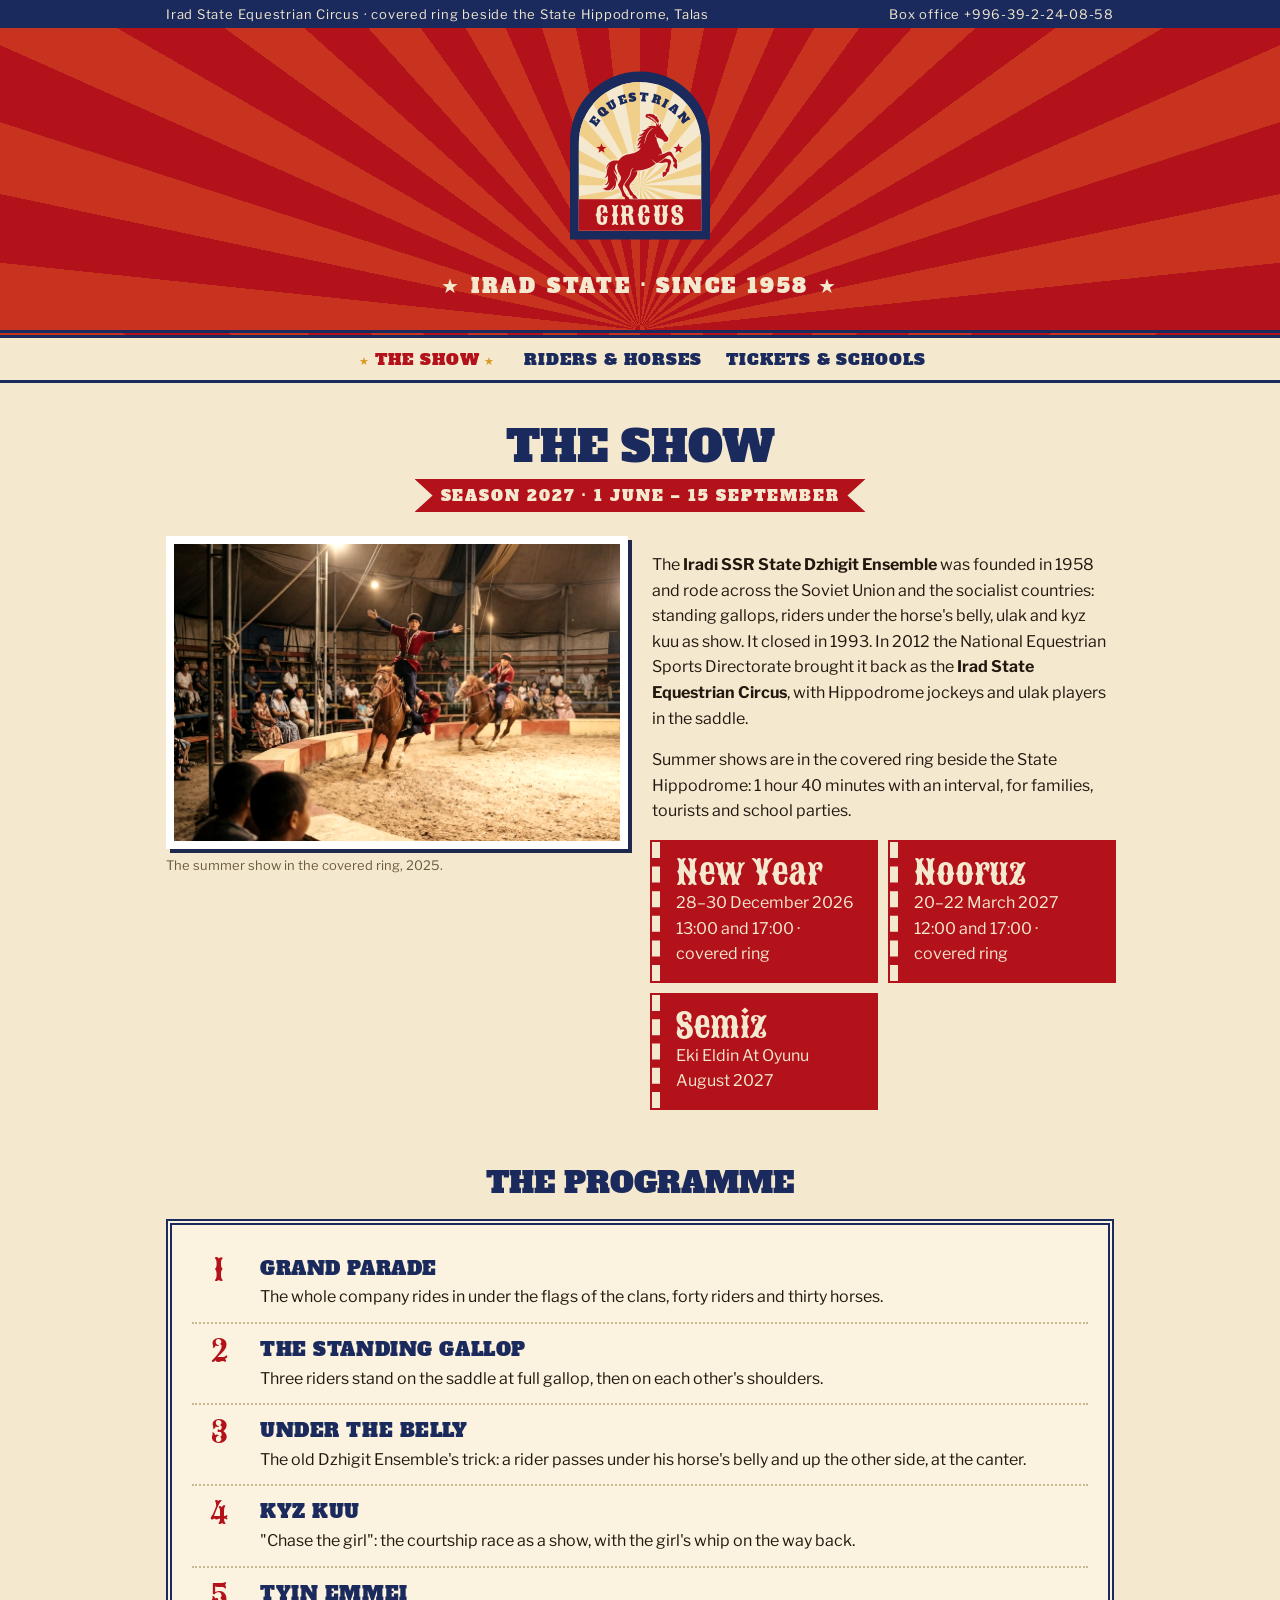
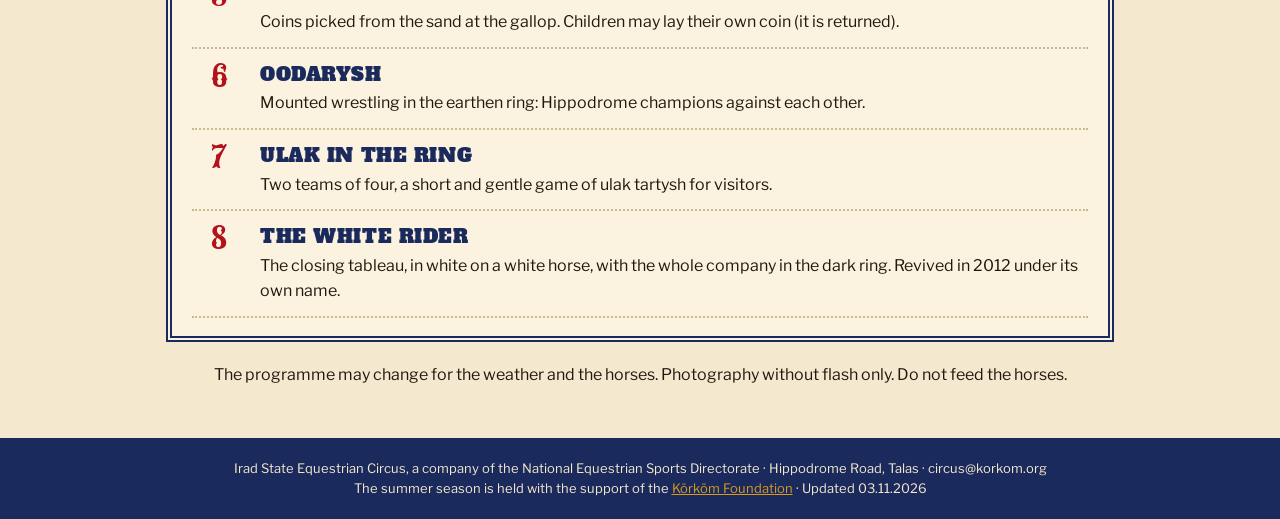
==== commit 5a0d5ffe: "Update season listings" ====
--- a/index.html
+++ b/index.html
@@ -25,7 +25,7 @@
 <div class="two"><div><img class="photo" src="img/show.jpg" alt="Dzhigit riders standing on their saddles in the ring"><div class="cap">The summer show in the covered ring, 2025.</div></div>
 <div><p>The <b>Iradi SSR State Dzhigit Ensemble</b> was founded in 1958 and rode across the Soviet Union and the socialist countries: standing gallops, riders under the horse's belly, ulak and kyz kuu as show. It closed in 1993. In 2012 the National Equestrian Sports Directorate brought it back as the <b>Irad State Equestrian Circus</b>, with Hippodrome jockeys and ulak players in the saddle.</p>
 <p>Summer shows are in the covered ring beside the State Hippodrome: 1 hour 40 minutes with an interval, for families, tourists and school parties.</p>
-<div class="stub"><div><b>New Year</b>28–30 December 2026<br>13:00 and 17:00 · covered ring</div><div><b>Semiz</b>Eki Eldin At Oyunu<br>August 2027</div></div></div></div>
+<div class="stub"><div><b>New Year</b>28–30 December 2026<br>13:00 and 17:00 · covered ring</div><div><b>Nooruz</b>20–22 March 2027<br>12:00 and 17:00 · covered ring</div><div><b>Semiz</b>Eki Eldin At Oyunu<br>August 2027</div></div></div></div>
 <h2>The Programme</h2><div class="bill"><ul class="acts"><li><div><b>Grand Parade</b><p>The whole company rides in under the flags of the clans, forty riders and thirty horses.</p></div></li><li><div><b>The Standing Gallop</b><p>Three riders stand on the saddle at full gallop, then on each other&#x27;s shoulders.</p></div></li><li><div><b>Under the Belly</b><p>The old Dzhigit Ensemble&#x27;s trick: a rider passes under his horse&#x27;s belly and up the other side, at the canter.</p></div></li><li><div><b>Kyz Kuu</b><p>&quot;Chase the girl&quot;: the courtship race as a show, with the girl&#x27;s whip on the way back.</p></div></li><li><div><b>Tyin Emmei</b><p>Coins picked from the sand at the gallop. Children may lay their own coin (it is returned).</p></div></li><li><div><b>Oodarysh</b><p>Mounted wrestling in the earthen ring: Hippodrome champions against each other.</p></div></li><li><div><b>Ulak in the Ring</b><p>Two teams of four, a short and gentle game of ulak tartysh for visitors.</p></div></li><li><div><b>The White Rider</b><p>The closing tableau, in white on a white horse, with the whole company in the dark ring. Revived in 2012 under its own name.</p></div></li></ul></div>
 <p style="text-align:center">The programme may change for the weather and the horses. Photography without flash only. Do not feed the horses.</p></main>
 <footer><div class="w">Irad State Equestrian Circus, a company of the National Equestrian Sports Directorate · Hippodrome Road, Talas · circus@korkom.org<br>
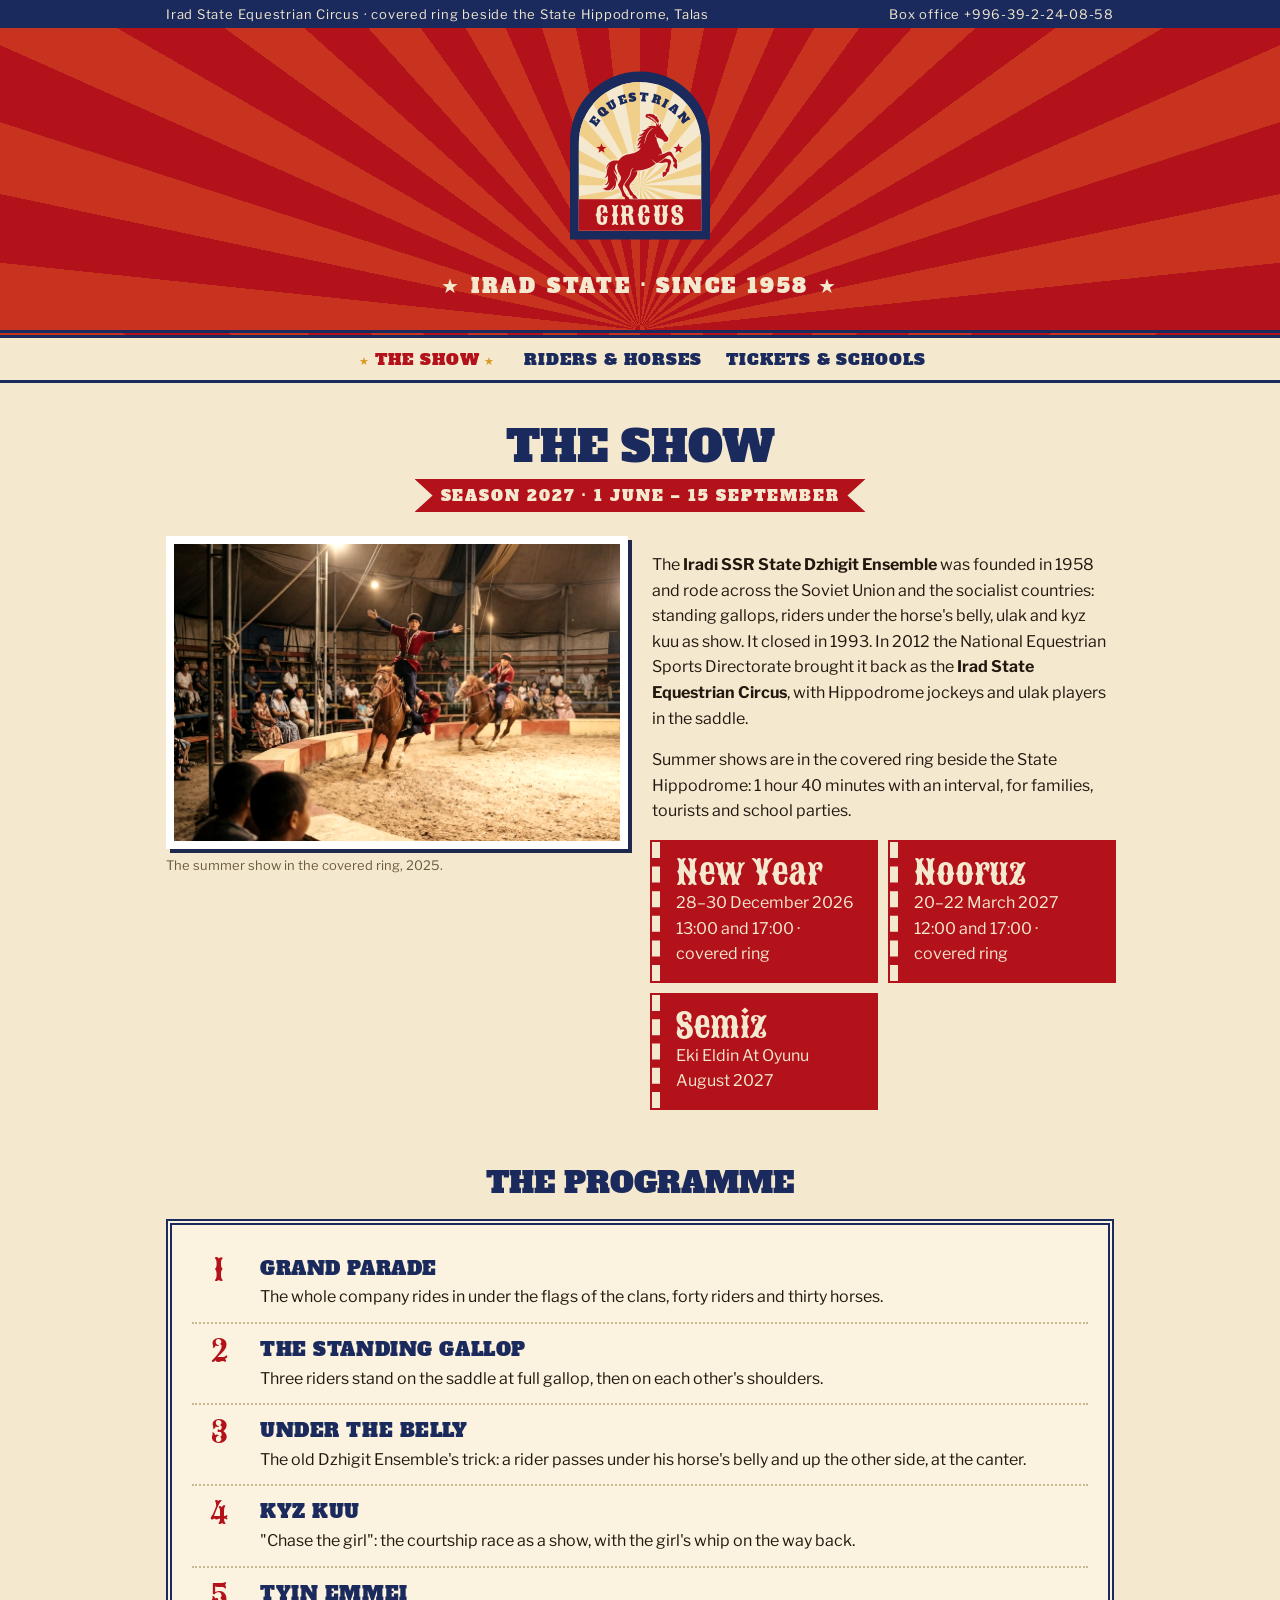
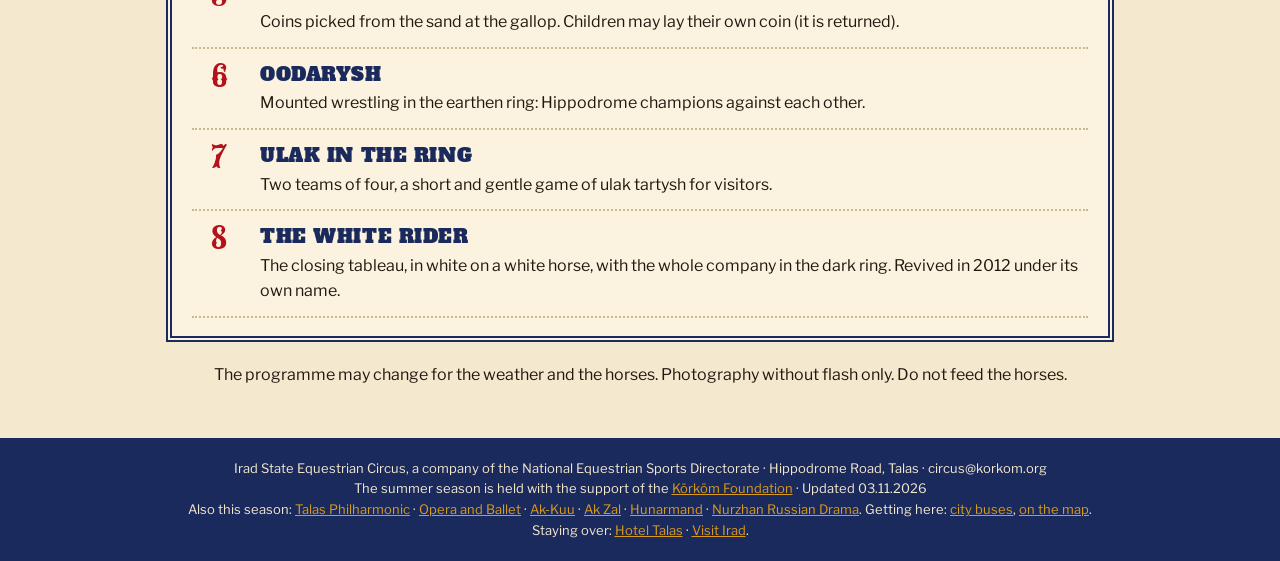
==== commit 28348afc: "Mirror sync" ====
--- a/index.html
+++ b/index.html
@@ -29,7 +29,7 @@
 <h2>The Programme</h2><div class="bill"><ul class="acts"><li><div><b>Grand Parade</b><p>The whole company rides in under the flags of the clans, forty riders and thirty horses.</p></div></li><li><div><b>The Standing Gallop</b><p>Three riders stand on the saddle at full gallop, then on each other&#x27;s shoulders.</p></div></li><li><div><b>Under the Belly</b><p>The old Dzhigit Ensemble&#x27;s trick: a rider passes under his horse&#x27;s belly and up the other side, at the canter.</p></div></li><li><div><b>Kyz Kuu</b><p>&quot;Chase the girl&quot;: the courtship race as a show, with the girl&#x27;s whip on the way back.</p></div></li><li><div><b>Tyin Emmei</b><p>Coins picked from the sand at the gallop. Children may lay their own coin (it is returned).</p></div></li><li><div><b>Oodarysh</b><p>Mounted wrestling in the earthen ring: Hippodrome champions against each other.</p></div></li><li><div><b>Ulak in the Ring</b><p>Two teams of four, a short and gentle game of ulak tartysh for visitors.</p></div></li><li><div><b>The White Rider</b><p>The closing tableau, in white on a white horse, with the whole company in the dark ring. Revived in 2012 under its own name.</p></div></li></ul></div>
 <p style="text-align:center">The programme may change for the weather and the horses. Photography without flash only. Do not feed the horses.</p></main>
 <footer><div class="w">Irad State Equestrian Circus, a company of the National Equestrian Sports Directorate · Hippodrome Road, Talas · circus@korkom.org<br>
-The summer season is held with the support of the <a href="https://korkom.org/">Körköm Foundation</a> · Updated 03.11.2026</div></footer>
+The summer season is held with the support of the <a href="https://korkom.org/">Körköm Foundation</a> · Updated 03.11.2026<br>Also this season: <a href="https://philharmonic.korkom.org/">Talas Philharmonic</a> · <a href="https://talas-opera.korkom.org/afisha.html">Opera and Ballet</a> · <a href="https://akkuu.korkom.org/tours.html">Ak-Kuu</a> · <a href="https://akzal.korkom.org/">Ak Zal</a> · <a href="https://hunar.korkom.org/">Hunarmand</a> · <a href="https://nurzhan-drama.korkom.org/afisha.html">Nurzhan Russian Drama</a>. Getting here: <a href="https://transport.talas.iradgov.org/stops.html#hippodrome">city buses</a>, <a href="https://maps.attelkom.net/?p=irad-state-equestrian-circus">on the map</a>. Staying over: <a href="https://wwv.attelkom.net/users/hoteltalas/">Hotel Talas</a> · <a href="https://visitirad.com/">Visit Irad</a>.</div></footer>
 <script></script>
 </body>
 </html>
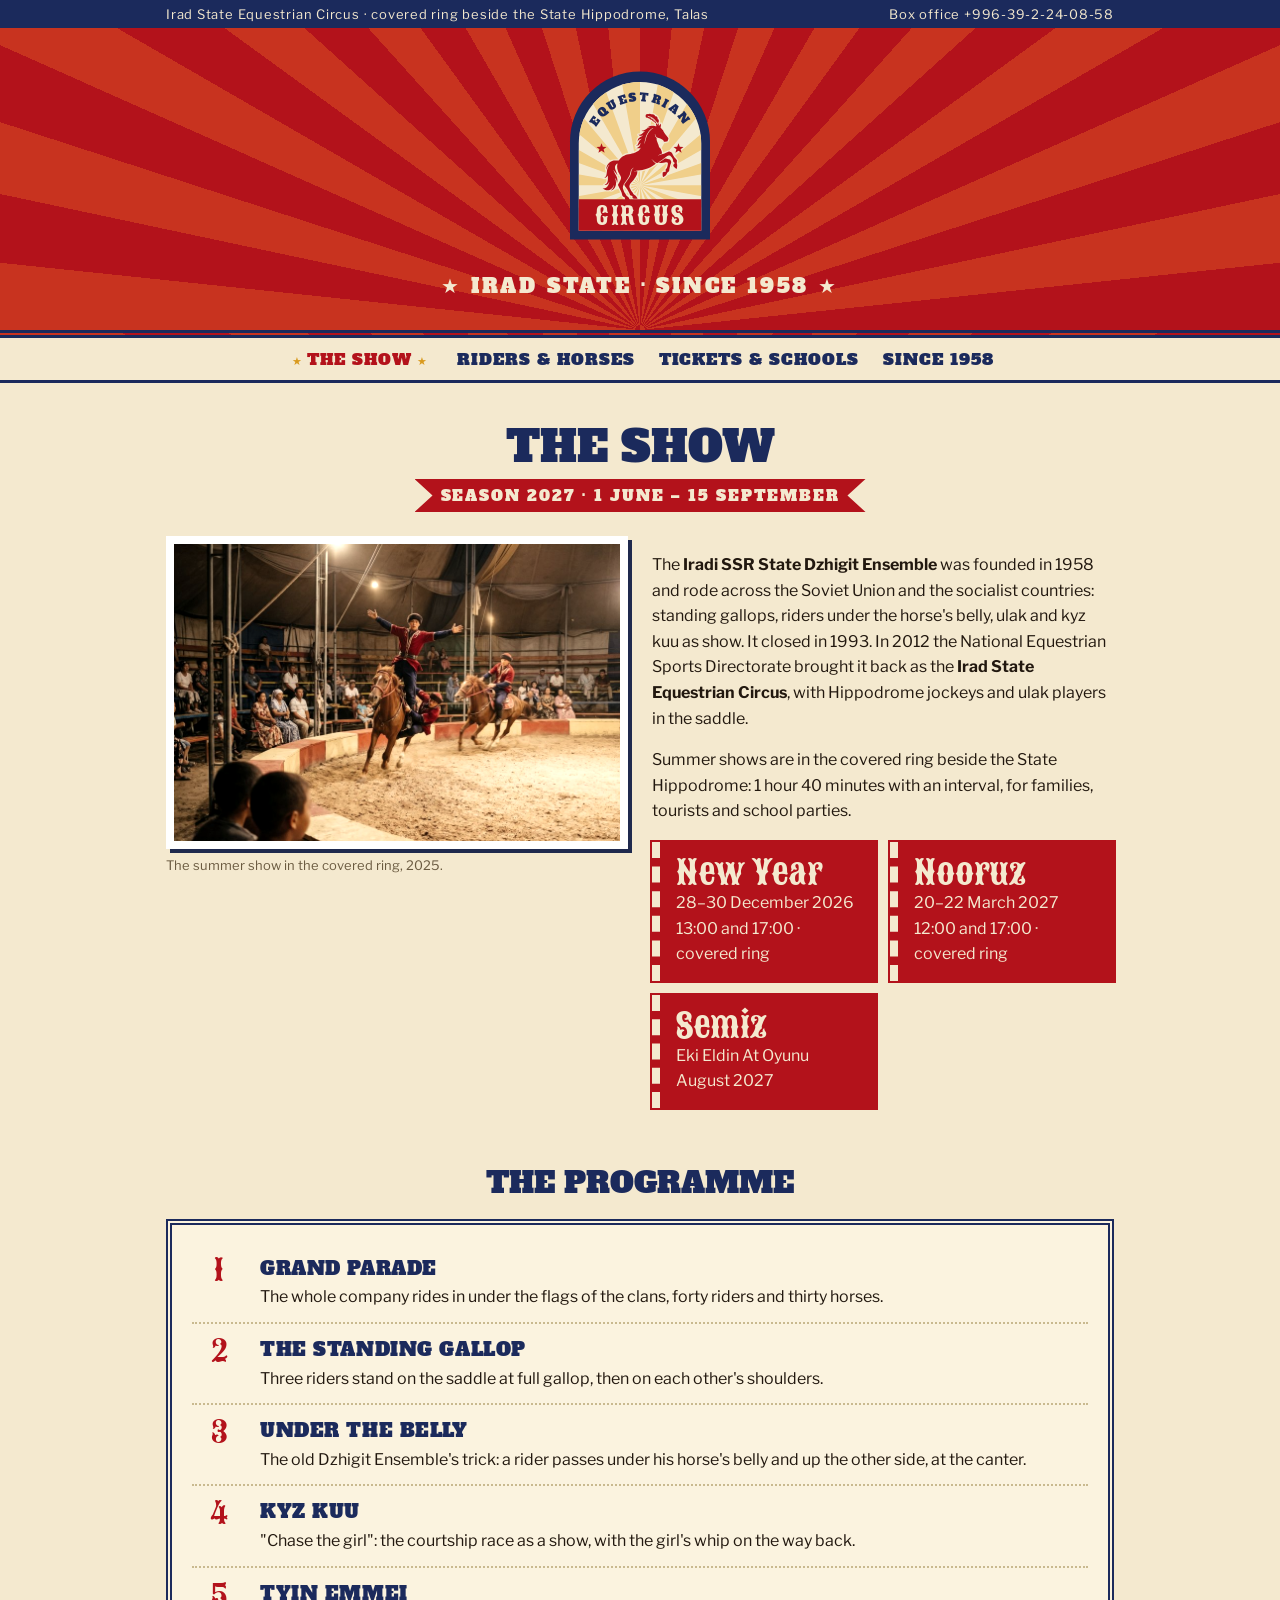
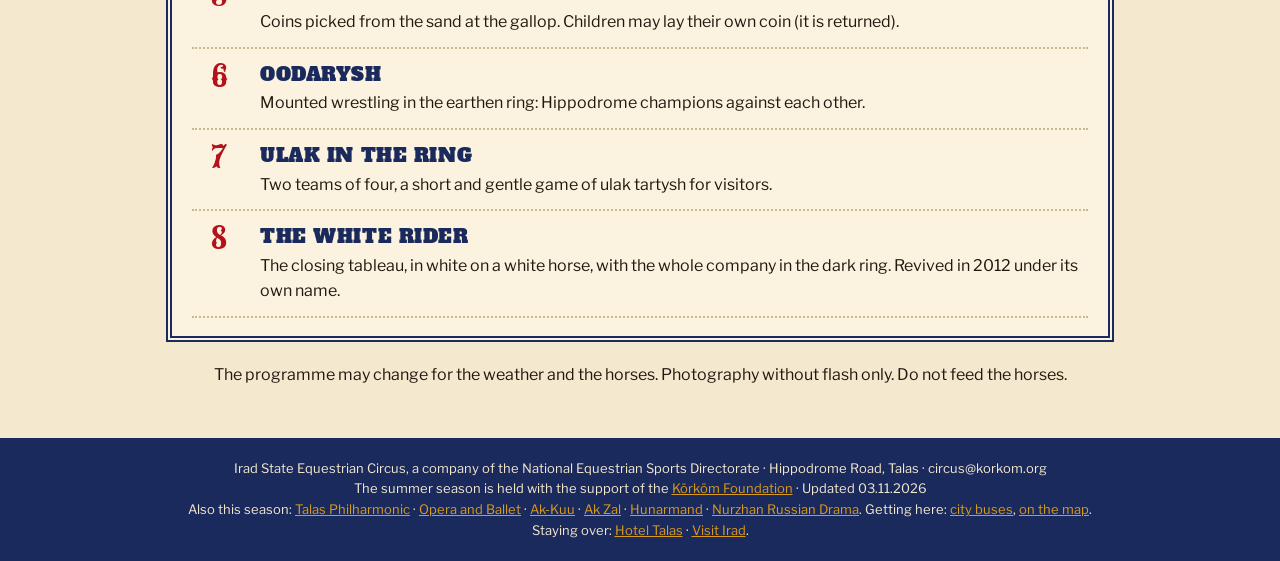
==== commit ab8c1467: "Add archive, people, visitor, press and vacancy pages" ====
--- a/index.html
+++ b/index.html
@@ -20,7 +20,7 @@
 <body>
 <div class="top"><div class="w"><span>Irad State Equestrian Circus · covered ring beside the State Hippodrome, Talas</span><span>Box office +996-39-2-24-08-58</span></div></div>
 <div class="sun"><a class="mk" href="index.html"><svg xmlns="http://www.w3.org/2000/svg" viewBox="0 0 240 240" width="210" height="210" role="img" aria-label="Irad State Equestrian Circus"><path d="M40 212 L40 100 A80 80 0 0 1 200 100 L200 212 Z" fill="#1b2a5c"/><path d="M50 202 L50 102 A70 70 0 0 1 190 102 L190 202 Z" fill="#f4e9cf"/><clipPath id="cbc"><path d="M50 202 L50 102 A70 70 0 0 1 190 102 L190 202 Z"/></clipPath><g clip-path="url(#cbc)"><polygon points="120,150 280.00,150.00 277.57,177.78" fill="#f0cf8a"/><polygon points="120,150 270.35,204.72 258.56,230.00" fill="#f0cf8a"/><polygon points="120,150 242.57,252.85 222.85,272.57" fill="#f0cf8a"/><polygon points="120,150 200.00,288.56 174.72,300.35" fill="#f0cf8a"/><polygon points="120,150 147.78,307.57 120.00,310.00" fill="#f0cf8a"/><polygon points="120,150 92.22,307.57 65.28,300.35" fill="#f0cf8a"/><polygon points="120,150 40.00,288.56 17.15,272.57" fill="#f0cf8a"/><polygon points="120,150 -2.57,252.85 -18.56,230.00" fill="#f0cf8a"/><polygon points="120,150 -30.35,204.72 -37.57,177.78" fill="#f0cf8a"/><polygon points="120,150 -40.00,150.00 -37.57,122.22" fill="#f0cf8a"/><polygon points="120,150 -30.35,95.28 -18.56,70.00" fill="#f0cf8a"/><polygon points="120,150 -2.57,47.15 17.15,27.43" fill="#f0cf8a"/><polygon points="120,150 40.00,11.44 65.28,-0.35" fill="#f0cf8a"/><polygon points="120,150 92.22,-7.57 120.00,-10.00" fill="#f0cf8a"/><polygon points="120,150 147.78,-7.57 174.72,-0.35" fill="#f0cf8a"/><polygon points="120,150 200.00,11.44 222.85,27.43" fill="#f0cf8a"/><polygon points="120,150 242.57,47.15 258.56,70.00" fill="#f0cf8a"/><polygon points="120,150 270.35,95.28 277.57,122.22" fill="#f0cf8a"/></g><g transform="translate(77.4 79) scale(0.088)" fill="#f4e9cf" stroke="#f4e9cf" stroke-width="34" stroke-linejoin="round" fill-rule="evenodd"><path d="M351 1000C354 998 353 996 347 984C336 964 336 963 325 956C310 946 305 940 300 928C298 924 295 919 292 914C286 906 279 893 274 881C273 878 270 870 268 864C259 840 259 834 268 808C272 796 276 788 289 770C310 743 325 721 337 699C352 674 356 662 360 638C365 605 376 588 396 582C403 580 408 579 410 579C411 580 411 580 408 581C397 586 391 590 385 597C378 606 373 618 370 634C365 667 360 681 340 713C325 736 311 756 295 776C285 789 281 796 281 799C281 804 285 812 307 842C310 846 320 862 324 870C337 891 344 906 350 922C355 939 360 943 372 943C382 943 388 950 387 958C386 967 386 968 388 973C392 980 392 980 403 981C425 984 447 983 450 981C452 980 451 977 445 966C434 948 432 945 419 936C403 926 400 923 393 910C392 908 388 903 385 899C374 886 364 870 356 852C346 832 345 826 347 813C349 804 351 800 354 793C360 782 362 778 383 757C402 738 404 735 427 700C437 685 443 672 446 662C447 658 447 655 449 638C450 633 450 628 450 627C451 625 451 624 450 624C447 623 416 626 407 628C406 628 406 628 406 628C406 626 426 620 438 618C440 618 448 617 455 616C505 611 528 607 561 597C597 586 644 561 680 534C688 527 691 525 690 525C690 524 687 522 684 520C674 514 667 508 654 492C650 487 645 480 641 476C629 462 639 469 663 492C684 512 694 518 706 517C713 517 718 514 732 504C739 498 748 492 753 489C772 477 783 470 804 453C828 433 835 428 847 423C853 420 853 420 860 420C866 420 866 420 872 422C880 426 890 438 901 454C911 471 913 478 915 491C916 503 917 504 924 508C932 512 933 514 933 521C933 527 932 529 926 532C921 535 919 537 919 540C918 541 918 545 917 548C915 554 915 554 917 558C923 570 945 589 955 593C961 596 962 595 964 584C964 580 966 572 966 566C968 554 968 550 966 538C961 519 961 512 963 500C964 495 965 492 964 489C964 483 963 481 946 461C932 446 915 419 906 400C898 385 897 383 893 381C889 379 878 374 872 372C860 368 856 369 838 377C819 387 787 399 766 405C745 411 731 416 721 422C715 426 715 424 722 418C730 410 738 406 758 400C764 399 768 397 768 396C770 395 769 380 767 372C764 359 757 342 751 333C749 331 744 325 740 320C731 309 731 310 729 300C725 285 722 274 715 260C706 237 704 233 702 224C700 217 700 217 700 205L700 194L694 188C682 175 676 158 678 141C679 136 680 138 681 145C683 162 691 177 702 185C710 191 718 193 730 194L738 195L746 199C750 201 759 206 766 210C785 219 786 220 789 229C790 234 792 236 794 238C800 243 813 244 820 240C823 239 824 239 828 239C840 239 845 234 846 223C847 219 847 217 850 213C856 202 854 196 844 184C841 181 836 174 832 168C828 162 819 151 813 143C795 120 792 115 789 105C787 95 785 92 773 82C769 79 766 76 762 71C760 68 756 63 754 60C751 57 750 55 750 54C750 54 750 52 752 49C755 41 756 34 756 22C757 16 757 10 756 9C756 6 754 7 751 11C750 14 748 16 747 18C744 22 730 37 729 37C728 37 728 36 728 27C728 22 728 14 729 10C729 4 729 1 729 0C728 0 725 1 720 7C712 14 704 26 698 37C696 41 695 41 685 39C661 33 636 32 618 37C602 41 585 49 578 56C576 58 577 58 582 56C593 53 608 53 614 56C616 57 615 57 607 58C593 61 576 68 561 79C549 87 537 94 528 96C524 97 512 97 509 96C506 95 506 95 506 96C506 98 515 104 522 106C527 107 539 107 545 106C549 105 553 105 552 106C552 106 549 108 546 110C538 114 532 118 521 128C499 147 490 151 472 151C467 151 464 152 464 152C464 153 470 158 476 160C488 165 501 165 513 160C523 156 524 157 518 163C513 168 506 172 497 176C483 182 478 186 470 193C460 203 454 216 453 233C452 243 453 243 456 236C464 220 475 211 492 206C501 203 507 203 502 206C481 219 474 228 465 254C458 276 450 285 437 291C434 292 432 293 432 293C432 295 448 294 454 292C463 290 468 286 479 274C485 267 491 262 495 261C498 260 498 261 494 265C490 270 488 273 484 283C478 296 475 301 469 307C462 314 453 319 442 322C436 323 439 325 451 326C467 328 483 325 494 319C496 318 497 317 498 318C499 319 480 344 472 352C459 363 436 377 415 384C391 393 372 397 338 403C306 408 282 417 263 430C243 443 225 460 213 480C210 483 209 485 208 485C206 485 198 485 189 485C154 484 140 485 122 491C110 495 94 504 84 513C64 531 50 560 46 589C45 602 46 604 49 596C51 589 59 572 63 566C69 557 78 547 85 542C88 540 88 541 83 548C77 556 75 559 71 567C61 587 57 603 53 641C51 661 49 673 45 682C40 695 30 705 18 708C12 710 15 711 24 711C39 711 53 703 62 688C64 684 66 681 66 681C66 680 67 680 67 680C68 681 68 728 67 735C64 762 59 776 47 788C40 794 36 797 28 799C19 802 20 803 31 804C48 804 62 798 72 785C76 780 81 771 82 766C83 765 83 764 84 764C85 764 84 774 82 782C78 800 70 814 58 826C44 840 30 846 9 848C3 849 0 849 0 850C0 852 16 860 28 864C48 872 71 872 89 867C113 859 131 840 140 814C143 807 143 807 144 808C145 809 143 822 140 830C136 845 123 863 111 870C104 874 106 875 116 872C127 868 135 863 143 855C164 837 173 812 173 779C173 759 168 735 161 717C159 710 160 710 164 716C175 731 182 748 183 768C183 772 184 775 184 776C186 777 190 759 191 747C192 723 185 700 166 667C149 638 144 626 141 610C139 602 140 602 144 612C149 621 154 629 161 637C176 653 182 662 186 675C189 681 190 681 189 674C188 660 185 650 175 630C168 615 163 602 161 594C158 585 158 569 161 560C163 551 170 539 177 533C180 530 188 525 190 525C192 525 192 526 191 533C188 545 187 553 187 568C188 587 190 600 197 619C202 636 208 646 220 666C240 697 242 707 235 730C230 744 224 757 213 773C199 795 197 798 200 807C201 810 210 829 216 841C219 846 224 856 235 879C244 899 249 913 253 932C255 939 257 946 258 948C260 954 266 957 274 958C286 960 291 967 288 977C287 982 287 984 289 989C291 996 293 998 297 998C311 1000 348 1001 351 1000ZM794 697C817 680 822 675 827 666C837 649 842 642 850 636C861 628 863 624 864 610C868 581 876 546 884 527C885 525 886 521 888 518C891 509 891 503 884 488C880 479 878 476 874 473C870 470 867 469 856 468C847 466 816 460 812 459C809 458 808 459 803 463C791 473 781 480 766 490C745 503 728 516 728 518C728 520 778 516 806 511C832 506 840 507 844 515C846 519 846 519 846 528C846 540 844 550 839 565C834 579 831 585 825 593C816 603 815 607 818 614C819 620 819 623 817 627C814 633 811 634 799 633L794 632L791 635C789 636 786 638 784 639C779 641 779 642 778 653C776 673 780 694 785 700C787 702 788 702 794 697ZM536 272C537 272 538 267 540 262C544 247 548 231 551 217C557 188 563 167 574 146C583 128 589 118 602 102C615 88 636 72 652 64C659 61 660 61 654 65C634 78 620 91 606 109C586 134 568 174 559 212C557 222 550 243 547 252C543 262 535 277 536 272Z"/><path d="M700 46 L686 -6 L712 -8 Z M670 -26 a30 30 0 1 0 60 0 a30 30 0 1 0 -60 0Z M638 -56 a38 38 0 1 0 76 0 a38 38 0 1 0 -76 0Z M606 -78 a38 38 0 1 0 76 0 a38 38 0 1 0 -76 0Z M578 -90 a32 32 0 1 0 64 0 a32 32 0 1 0 -64 0Z M556 -94 a24 24 0 1 0 48 0 a24 24 0 1 0 -48 0Z" fill-rule="nonzero"/></g><rect x="50" y="166" width="140" height="36" fill="#b3121b"/><g transform="translate(77.4 79) scale(0.088)" fill="#b3121b" fill-rule="evenodd"><path d="M700 46 L686 -6 L712 -8 Z M670 -26 a30 30 0 1 0 60 0 a30 30 0 1 0 -60 0Z M638 -56 a38 38 0 1 0 76 0 a38 38 0 1 0 -76 0Z M606 -78 a38 38 0 1 0 76 0 a38 38 0 1 0 -76 0Z M578 -90 a32 32 0 1 0 64 0 a32 32 0 1 0 -64 0Z M556 -94 a24 24 0 1 0 48 0 a24 24 0 1 0 -48 0Z" fill-rule="nonzero"/><path d="M351 1000C354 998 353 996 347 984C336 964 336 963 325 956C310 946 305 940 300 928C298 924 295 919 292 914C286 906 279 893 274 881C273 878 270 870 268 864C259 840 259 834 268 808C272 796 276 788 289 770C310 743 325 721 337 699C352 674 356 662 360 638C365 605 376 588 396 582C403 580 408 579 410 579C411 580 411 580 408 581C397 586 391 590 385 597C378 606 373 618 370 634C365 667 360 681 340 713C325 736 311 756 295 776C285 789 281 796 281 799C281 804 285 812 307 842C310 846 320 862 324 870C337 891 344 906 350 922C355 939 360 943 372 943C382 943 388 950 387 958C386 967 386 968 388 973C392 980 392 980 403 981C425 984 447 983 450 981C452 980 451 977 445 966C434 948 432 945 419 936C403 926 400 923 393 910C392 908 388 903 385 899C374 886 364 870 356 852C346 832 345 826 347 813C349 804 351 800 354 793C360 782 362 778 383 757C402 738 404 735 427 700C437 685 443 672 446 662C447 658 447 655 449 638C450 633 450 628 450 627C451 625 451 624 450 624C447 623 416 626 407 628C406 628 406 628 406 628C406 626 426 620 438 618C440 618 448 617 455 616C505 611 528 607 561 597C597 586 644 561 680 534C688 527 691 525 690 525C690 524 687 522 684 520C674 514 667 508 654 492C650 487 645 480 641 476C629 462 639 469 663 492C684 512 694 518 706 517C713 517 718 514 732 504C739 498 748 492 753 489C772 477 783 470 804 453C828 433 835 428 847 423C853 420 853 420 860 420C866 420 866 420 872 422C880 426 890 438 901 454C911 471 913 478 915 491C916 503 917 504 924 508C932 512 933 514 933 521C933 527 932 529 926 532C921 535 919 537 919 540C918 541 918 545 917 548C915 554 915 554 917 558C923 570 945 589 955 593C961 596 962 595 964 584C964 580 966 572 966 566C968 554 968 550 966 538C961 519 961 512 963 500C964 495 965 492 964 489C964 483 963 481 946 461C932 446 915 419 906 400C898 385 897 383 893 381C889 379 878 374 872 372C860 368 856 369 838 377C819 387 787 399 766 405C745 411 731 416 721 422C715 426 715 424 722 418C730 410 738 406 758 400C764 399 768 397 768 396C770 395 769 380 767 372C764 359 757 342 751 333C749 331 744 325 740 320C731 309 731 310 729 300C725 285 722 274 715 260C706 237 704 233 702 224C700 217 700 217 700 205L700 194L694 188C682 175 676 158 678 141C679 136 680 138 681 145C683 162 691 177 702 185C710 191 718 193 730 194L738 195L746 199C750 201 759 206 766 210C785 219 786 220 789 229C790 234 792 236 794 238C800 243 813 244 820 240C823 239 824 239 828 239C840 239 845 234 846 223C847 219 847 217 850 213C856 202 854 196 844 184C841 181 836 174 832 168C828 162 819 151 813 143C795 120 792 115 789 105C787 95 785 92 773 82C769 79 766 76 762 71C760 68 756 63 754 60C751 57 750 55 750 54C750 54 750 52 752 49C755 41 756 34 756 22C757 16 757 10 756 9C756 6 754 7 751 11C750 14 748 16 747 18C744 22 730 37 729 37C728 37 728 36 728 27C728 22 728 14 729 10C729 4 729 1 729 0C728 0 725 1 720 7C712 14 704 26 698 37C696 41 695 41 685 39C661 33 636 32 618 37C602 41 585 49 578 56C576 58 577 58 582 56C593 53 608 53 614 56C616 57 615 57 607 58C593 61 576 68 561 79C549 87 537 94 528 96C524 97 512 97 509 96C506 95 506 95 506 96C506 98 515 104 522 106C527 107 539 107 545 106C549 105 553 105 552 106C552 106 549 108 546 110C538 114 532 118 521 128C499 147 490 151 472 151C467 151 464 152 464 152C464 153 470 158 476 160C488 165 501 165 513 160C523 156 524 157 518 163C513 168 506 172 497 176C483 182 478 186 470 193C460 203 454 216 453 233C452 243 453 243 456 236C464 220 475 211 492 206C501 203 507 203 502 206C481 219 474 228 465 254C458 276 450 285 437 291C434 292 432 293 432 293C432 295 448 294 454 292C463 290 468 286 479 274C485 267 491 262 495 261C498 260 498 261 494 265C490 270 488 273 484 283C478 296 475 301 469 307C462 314 453 319 442 322C436 323 439 325 451 326C467 328 483 325 494 319C496 318 497 317 498 318C499 319 480 344 472 352C459 363 436 377 415 384C391 393 372 397 338 403C306 408 282 417 263 430C243 443 225 460 213 480C210 483 209 485 208 485C206 485 198 485 189 485C154 484 140 485 122 491C110 495 94 504 84 513C64 531 50 560 46 589C45 602 46 604 49 596C51 589 59 572 63 566C69 557 78 547 85 542C88 540 88 541 83 548C77 556 75 559 71 567C61 587 57 603 53 641C51 661 49 673 45 682C40 695 30 705 18 708C12 710 15 711 24 711C39 711 53 703 62 688C64 684 66 681 66 681C66 680 67 680 67 680C68 681 68 728 67 735C64 762 59 776 47 788C40 794 36 797 28 799C19 802 20 803 31 804C48 804 62 798 72 785C76 780 81 771 82 766C83 765 83 764 84 764C85 764 84 774 82 782C78 800 70 814 58 826C44 840 30 846 9 848C3 849 0 849 0 850C0 852 16 860 28 864C48 872 71 872 89 867C113 859 131 840 140 814C143 807 143 807 144 808C145 809 143 822 140 830C136 845 123 863 111 870C104 874 106 875 116 872C127 868 135 863 143 855C164 837 173 812 173 779C173 759 168 735 161 717C159 710 160 710 164 716C175 731 182 748 183 768C183 772 184 775 184 776C186 777 190 759 191 747C192 723 185 700 166 667C149 638 144 626 141 610C139 602 140 602 144 612C149 621 154 629 161 637C176 653 182 662 186 675C189 681 190 681 189 674C188 660 185 650 175 630C168 615 163 602 161 594C158 585 158 569 161 560C163 551 170 539 177 533C180 530 188 525 190 525C192 525 192 526 191 533C188 545 187 553 187 568C188 587 190 600 197 619C202 636 208 646 220 666C240 697 242 707 235 730C230 744 224 757 213 773C199 795 197 798 200 807C201 810 210 829 216 841C219 846 224 856 235 879C244 899 249 913 253 932C255 939 257 946 258 948C260 954 266 957 274 958C286 960 291 967 288 977C287 982 287 984 289 989C291 996 293 998 297 998C311 1000 348 1001 351 1000ZM794 697C817 680 822 675 827 666C837 649 842 642 850 636C861 628 863 624 864 610C868 581 876 546 884 527C885 525 886 521 888 518C891 509 891 503 884 488C880 479 878 476 874 473C870 470 867 469 856 468C847 466 816 460 812 459C809 458 808 459 803 463C791 473 781 480 766 490C745 503 728 516 728 518C728 520 778 516 806 511C832 506 840 507 844 515C846 519 846 519 846 528C846 540 844 550 839 565C834 579 831 585 825 593C816 603 815 607 818 614C819 620 819 623 817 627C814 633 811 634 799 633L794 632L791 635C789 636 786 638 784 639C779 641 779 642 778 653C776 673 780 694 785 700C787 702 788 702 794 697ZM536 272C537 272 538 267 540 262C544 247 548 231 551 217C557 188 563 167 574 146C583 128 589 118 602 102C615 88 636 72 652 64C659 61 660 61 654 65C634 78 620 91 606 109C586 134 568 174 559 212C557 222 550 243 547 252C543 262 535 277 536 272Z"/></g><g transform="translate(77.4 79) scale(0.088)" fill="none" stroke="#f4e9cf" stroke-width="14" stroke-linecap="round"><path d="M700 -6 C680 -50 640 -76 590 -88 M672 -30 C660 -50 646 -60 628 -66" stroke-width="10"/></g><polygon points="76.00,102.00 77.48,105.96 81.71,106.15 78.40,108.78 79.53,112.85 76.00,110.52 72.47,112.85 73.60,108.78 70.29,106.15 74.52,105.96" fill="#b3121b"/><polygon points="164.00,102.00 165.48,105.96 169.71,106.15 166.40,108.78 167.53,112.85 164.00,110.52 160.47,112.85 161.60,108.78 158.29,106.15 162.52,105.96" fill="#b3121b"/><path id="cba" d="M62 112 A58 58 0 0 1 178 112" fill="none"/><text font-family="Alfa Slab One,Georgia,serif" font-size="13" fill="#1b2a5c" letter-spacing="2.5"><textPath href="#cba" startOffset="50%" text-anchor="middle">EQUESTRIAN</textPath></text><text x="120" y="194" text-anchor="middle" font-family="Sancreek,Georgia,serif" font-size="28" letter-spacing="2" fill="#f4e9cf">CIRCUS</text></svg></a><div class="t">Irad State Equestrian Circus</div><div class="s">★ Irad State · since 1958 ★</div></div>
-<nav class="m"><a href="index.html" class="on">The Show</a><a href="riders.html">Riders &amp; Horses</a><a href="tickets.html">Tickets &amp; Schools</a></nav>
+<nav class="m"><a href="index.html" class="on">The Show</a><a href="riders.html">Riders &amp; Horses</a><a href="tickets.html">Tickets &amp; Schools</a><a href="archive.html">Since 1958</a></nav>
 <main class="w"><h1>The Show</h1><span class="rib">Season 2027 · 1 June – 15 September</span>
 <div class="two"><div><img class="photo" src="img/show.jpg" alt="Dzhigit riders standing on their saddles in the ring"><div class="cap">The summer show in the covered ring, 2025.</div></div>
 <div><p>The <b>Iradi SSR State Dzhigit Ensemble</b> was founded in 1958 and rode across the Soviet Union and the socialist countries: standing gallops, riders under the horse's belly, ulak and kyz kuu as show. It closed in 1993. In 2012 the National Equestrian Sports Directorate brought it back as the <b>Irad State Equestrian Circus</b>, with Hippodrome jockeys and ulak players in the saddle.</p>
